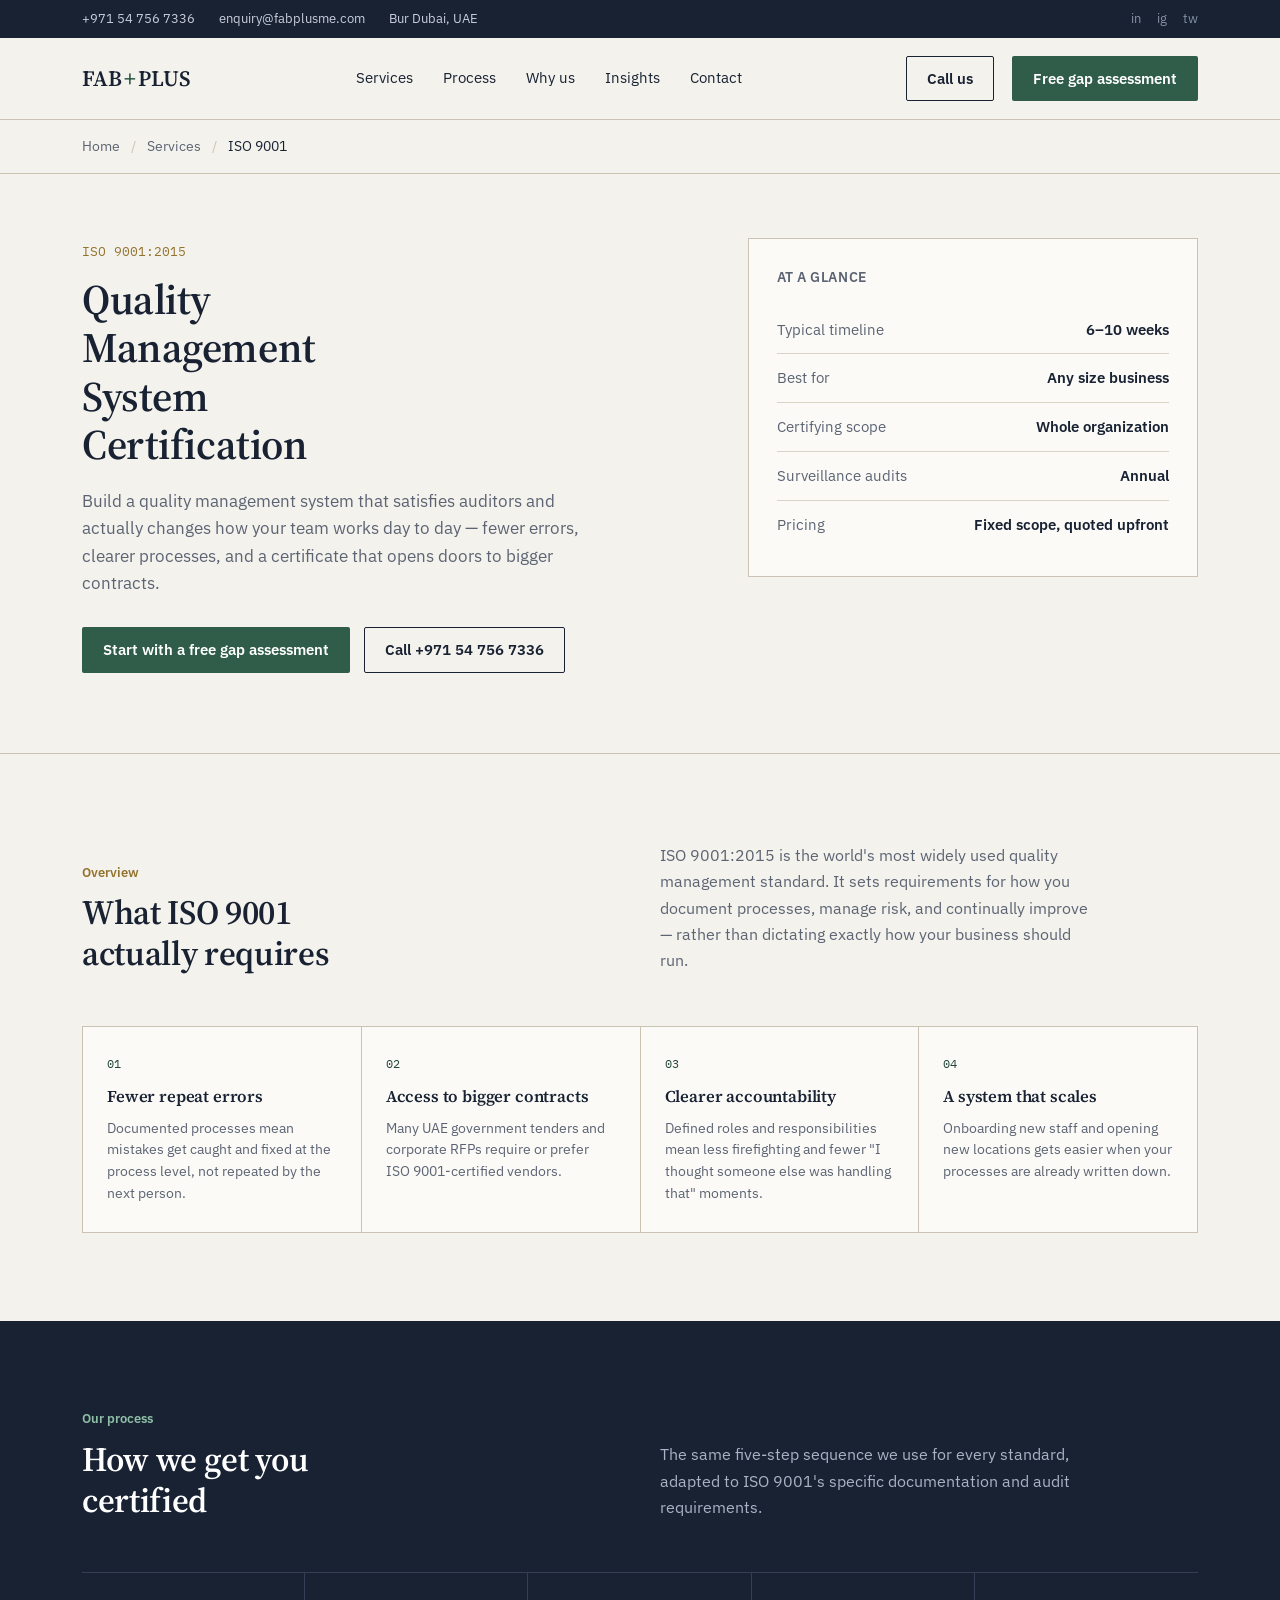
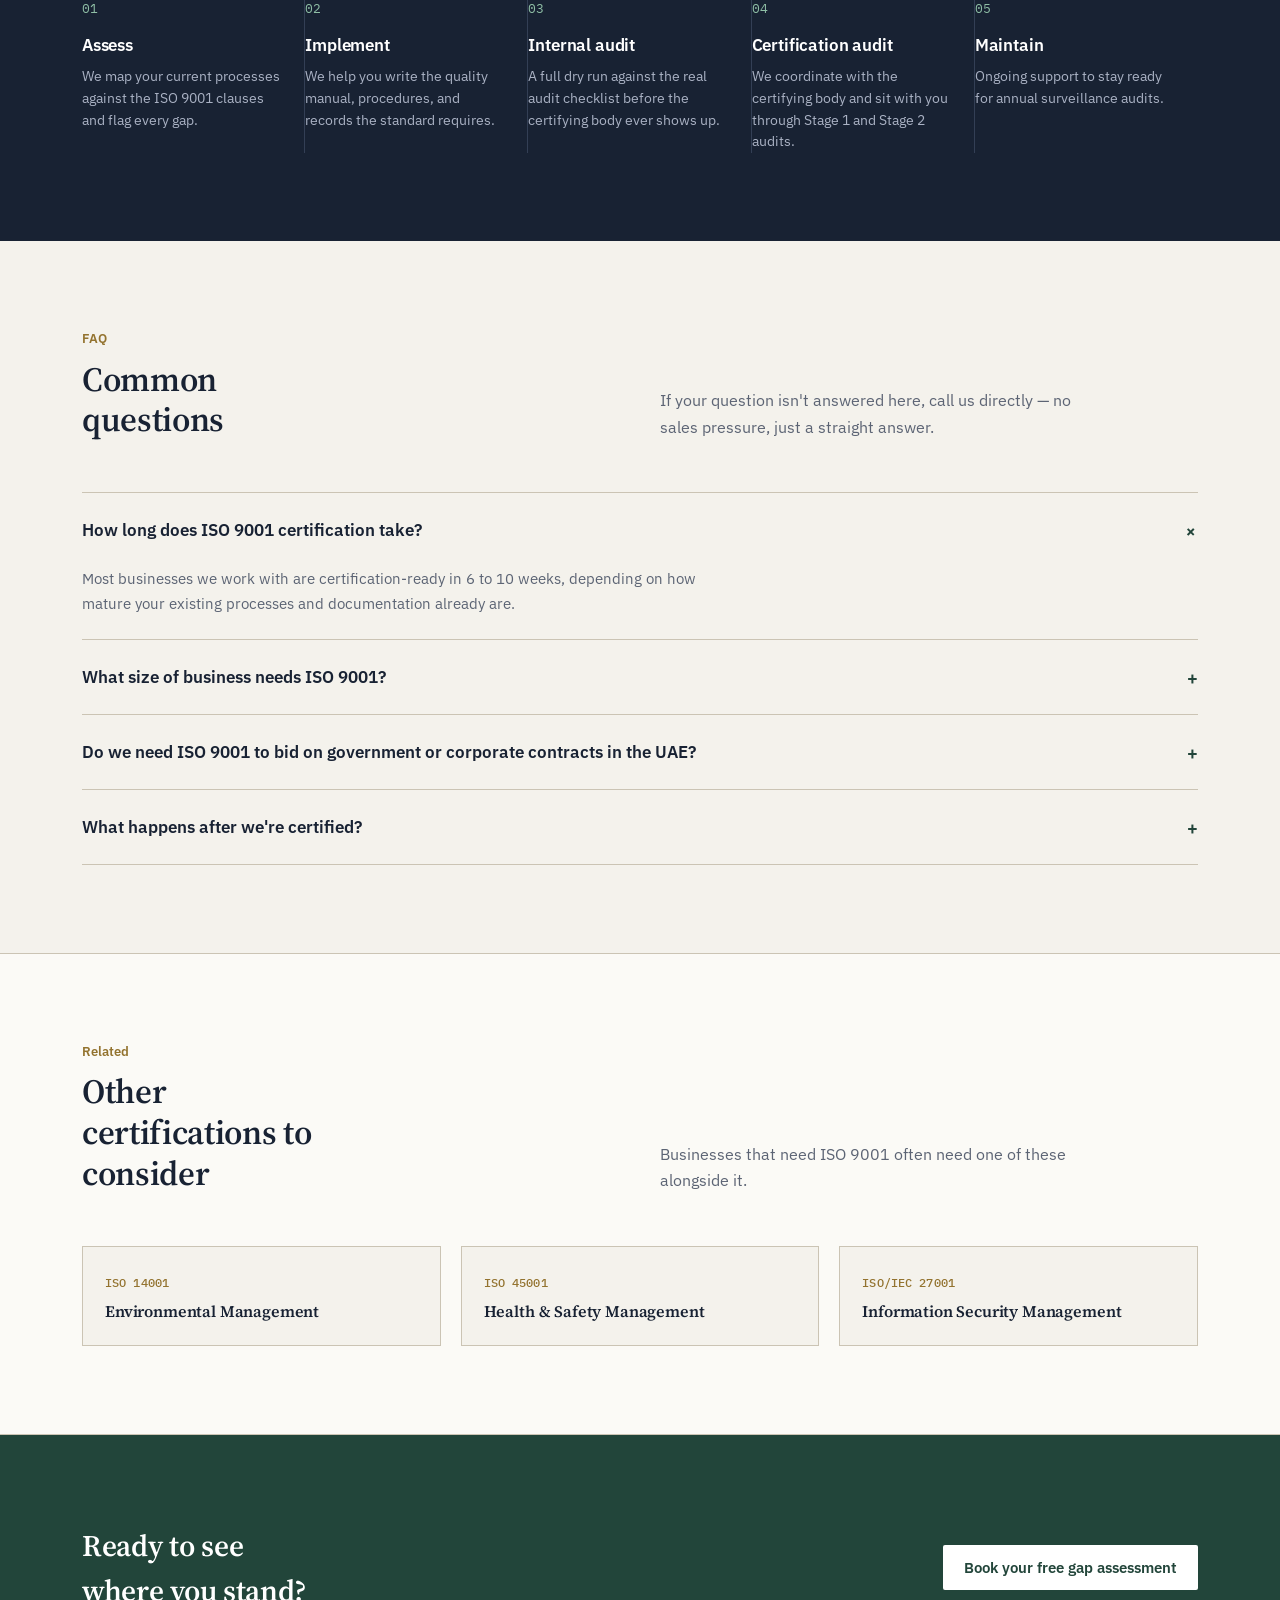
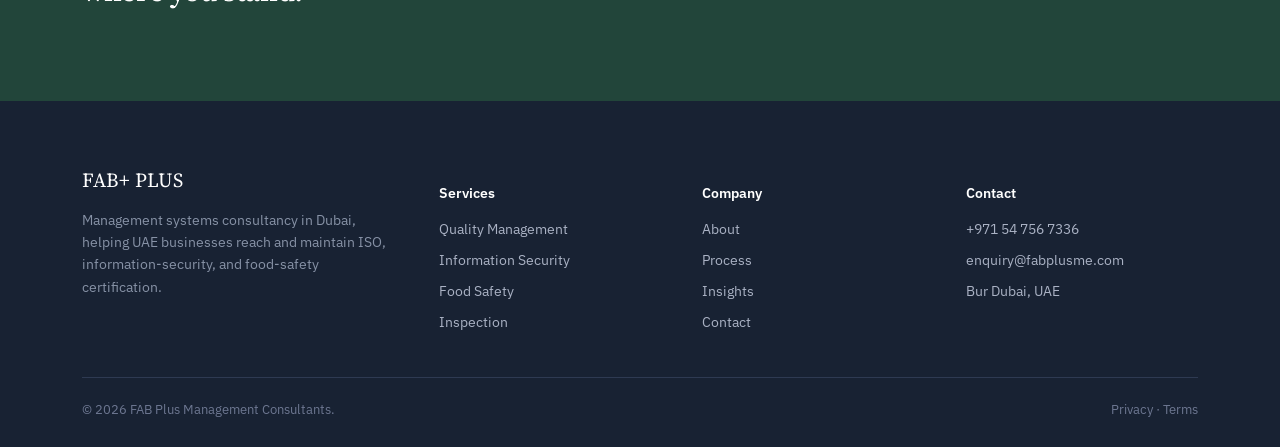
==== services/iso-9001.html @ 33ce44f9 "Add files via upload" ====
<!DOCTYPE html>
<html lang="en">
<head>
<meta charset="UTF-8">
<meta name="viewport" content="width=device-width, initial-scale=1">
<title>ISO 9001:2015 Certification Consultants in Dubai | FAB+ Plus</title>
<meta name="description" content="Get ISO 9001:2015 Quality Management System certification in Dubai. Free gap assessment, fixed-scope pricing, senior consultants who sit through your actual audit.">
<link rel="stylesheet" href="../assets/styles.css">
<script type="application/ld+json">
{
  "@context": "https://schema.org",
  "@type": "Service",
  "serviceType": "ISO 9001:2015 Quality Management System Certification",
  "provider": {
    "@type": "LocalBusiness",
    "name": "FAB+ Plus Management Consultants",
    "areaServed": "United Arab Emirates"
  },
  "description": "ISO 9001:2015 Quality Management System certification consulting, from gap assessment through certification audit."
}
</script>
<script type="application/ld+json">
{
  "@context": "https://schema.org",
  "@type": "FAQPage",
  "mainEntity": [
    {
      "@type": "Question",
      "name": "How long does ISO 9001 certification take?",
      "acceptedAnswer": { "@type": "Answer", "text": "Most businesses we work with are certification-ready in 6 to 10 weeks, depending on how mature your existing processes and documentation already are." }
    },
    {
      "@type": "Question",
      "name": "What size of business needs ISO 9001?",
      "acceptedAnswer": { "@type": "Answer", "text": "Any size. We've worked with businesses from small teams to large operations — the standard scales to your business, not the other way around." }
    },
    {
      "@type": "Question",
      "name": "Do we need ISO 9001 to bid on government or corporate contracts in the UAE?",
      "acceptedAnswer": { "@type": "Answer", "text": "Many government tenders and large corporate RFPs in the UAE require or strongly prefer ISO 9001 certification as a prequalification condition." }
    },
    {
      "@type": "Question",
      "name": "What happens after we're certified?",
      "acceptedAnswer": { "@type": "Answer", "text": "Certification bodies conduct annual surveillance audits to confirm you're maintaining the system. We offer ongoing support to keep you audit-ready year-round." }
    }
  ]
}
</script>
</head>
<body>

<div class="utility">
  <div class="wrap">
    <div class="utility-left">
      <a href="tel:+971547567336">+971 54 756 7336</a>
      <a href="mailto:enquiry@fabplusme.com">enquiry@fabplusme.com</a>
      <span>Bur Dubai, UAE</span>
    </div>
    <div class="utility-right">
      <a href="#" aria-label="LinkedIn">in</a>
      <a href="#" aria-label="Instagram">ig</a>
      <a href="#" aria-label="Twitter">tw</a>
    </div>
  </div>
</div>

<header class="main">
  <nav class="nav wrap">
    <a href="../index.html" class="logo">FAB<span class="plus">+</span> PLUS</a>
    <ul class="navlinks">
      <li><a href="../index.html#services">Services</a></li>
      <li><a href="../index.html#process">Process</a></li>
      <li><a href="../index.html#why">Why us</a></li>
      <li><a href="../index.html#insights">Insights</a></li>
      <li><a href="../index.html#contact">Contact</a></li>
    </ul>
    <div class="nav-cta">
      <a href="tel:+971547567336" class="btn btn-ghost">Call us</a>
      <a href="../index.html#contact" class="btn btn-primary">Free gap assessment</a>
    </div>
    <button class="menu-toggle" id="menuToggle" aria-label="Open menu" aria-expanded="false" aria-controls="mobileDrawer">
      <span></span><span></span><span></span>
    </button>
  </nav>
</header>

<div class="drawer-backdrop" id="drawerBackdrop"></div>
<nav class="mobile-drawer" id="mobileDrawer" aria-hidden="true">
  <ul>
    <li><a href="../index.html#services">Services</a></li>
    <li><a href="../index.html#process">Process</a></li>
    <li><a href="../index.html#why">Why us</a></li>
    <li><a href="../index.html#insights">Insights</a></li>
    <li><a href="../index.html#contact">Contact</a></li>
  </ul>
  <a href="tel:+971547567336" class="btn btn-ghost">Call +971 54 756 7336</a>
  <a href="../index.html#contact" class="btn btn-primary">Free gap assessment</a>
</nav>

<div class="breadcrumb">
  <div class="wrap">
    <a href="../index.html">Home</a>
    <span class="sep">/</span>
    <a href="../index.html#services">Services</a>
    <span class="sep">/</span>
    <span class="current">ISO 9001</span>
  </div>
</div>

<section class="service-hero">
  <div class="wrap">
    <div>
      <span class="eyebrow-code">ISO 9001:2015</span>
      <h1>Quality Management System Certification</h1>
      <p class="sub">Build a quality management system that satisfies auditors and actually changes how your team works day to day — fewer errors, clearer processes, and a certificate that opens doors to bigger contracts.</p>
      <div class="ctas">
        <a href="../index.html#contact" class="btn btn-primary">Start with a free gap assessment</a>
        <a href="tel:+971547567336" class="btn btn-ghost">Call +971 54 756 7336</a>
      </div>
    </div>
    <div class="fact-panel">
      <h3>At a glance</h3>
      <div class="fact-row"><span class="k">Typical timeline</span><span class="v">6–10 weeks</span></div>
      <div class="fact-row"><span class="k">Best for</span><span class="v">Any size business</span></div>
      <div class="fact-row"><span class="k">Certifying scope</span><span class="v">Whole organization</span></div>
      <div class="fact-row"><span class="k">Surveillance audits</span><span class="v">Annual</span></div>
      <div class="fact-row"><span class="k">Pricing</span><span class="v">Fixed scope, quoted upfront</span></div>
    </div>
  </div>
</section>

<section>
  <div class="wrap">
    <div class="section-head">
      <div><span class="eyebrow">Overview</span><h2>What ISO 9001 actually requires</h2></div>
      <p class="desc">ISO 9001:2015 is the world's most widely used quality management standard. It sets requirements for how you document processes, manage risk, and continually improve — rather than dictating exactly how your business should run.</p>
    </div>
    <div class="benefits-grid">
      <div class="benefit-item">
        <span class="idx">01</span>
        <h3>Fewer repeat errors</h3>
        <p>Documented processes mean mistakes get caught and fixed at the process level, not repeated by the next person.</p>
      </div>
      <div class="benefit-item">
        <span class="idx">02</span>
        <h3>Access to bigger contracts</h3>
        <p>Many UAE government tenders and corporate RFPs require or prefer ISO 9001-certified vendors.</p>
      </div>
      <div class="benefit-item">
        <span class="idx">03</span>
        <h3>Clearer accountability</h3>
        <p>Defined roles and responsibilities mean less firefighting and fewer "I thought someone else was handling that" moments.</p>
      </div>
      <div class="benefit-item">
        <span class="idx">04</span>
        <h3>A system that scales</h3>
        <p>Onboarding new staff and opening new locations gets easier when your processes are already written down.</p>
      </div>
    </div>
  </div>
</section>

<section class="process">
  <div class="wrap">
    <div class="section-head">
      <div><span class="eyebrow">Our process</span><h2>How we get you certified</h2></div>
      <p class="desc">The same five-step sequence we use for every standard, adapted to ISO 9001's specific documentation and audit requirements.</p>
    </div>
    <div class="steps">
      <div class="step"><span class="num">01</span><h3>Assess</h3><p>We map your current processes against the ISO 9001 clauses and flag every gap.</p></div>
      <div class="step"><span class="num">02</span><h3>Implement</h3><p>We help you write the quality manual, procedures, and records the standard requires.</p></div>
      <div class="step"><span class="num">03</span><h3>Internal audit</h3><p>A full dry run against the real audit checklist before the certifying body ever shows up.</p></div>
      <div class="step"><span class="num">04</span><h3>Certification audit</h3><p>We coordinate with the certifying body and sit with you through Stage 1 and Stage 2 audits.</p></div>
      <div class="step"><span class="num">05</span><h3>Maintain</h3><p>Ongoing support to stay ready for annual surveillance audits.</p></div>
    </div>
  </div>
</section>

<section>
  <div class="wrap">
    <div class="section-head">
      <div><span class="eyebrow">FAQ</span><h2>Common questions</h2></div>
      <p class="desc">If your question isn't answered here, call us directly — no sales pressure, just a straight answer.</p>
    </div>
    <div class="faq">
      <div class="faq-item is-open">
        <button class="faq-q"><span>How long does ISO 9001 certification take?</span><span class="plus">+</span></button>
        <div class="faq-a"><p>Most businesses we work with are certification-ready in 6 to 10 weeks, depending on how mature your existing processes and documentation already are.</p></div>
      </div>
      <div class="faq-item">
        <button class="faq-q"><span>What size of business needs ISO 9001?</span><span class="plus">+</span></button>
        <div class="faq-a"><p>Any size. We've worked with businesses from small teams to large operations — the standard scales to your business, not the other way around.</p></div>
      </div>
      <div class="faq-item">
        <button class="faq-q"><span>Do we need ISO 9001 to bid on government or corporate contracts in the UAE?</span><span class="plus">+</span></button>
        <div class="faq-a"><p>Many government tenders and large corporate RFPs in the UAE require or strongly prefer ISO 9001 certification as a prequalification condition.</p></div>
      </div>
      <div class="faq-item">
        <button class="faq-q"><span>What happens after we're certified?</span><span class="plus">+</span></button>
        <div class="faq-a"><p>Certification bodies conduct annual surveillance audits to confirm you're maintaining the system. We offer ongoing support to keep you audit-ready year-round.</p></div>
      </div>
    </div>
  </div>
</section>

<section class="related">
  <div class="wrap">
    <div class="section-head">
      <div><span class="eyebrow">Related</span><h2>Other certifications to consider</h2></div>
      <p class="desc">Businesses that need ISO 9001 often need one of these alongside it.</p>
    </div>
    <div class="related-grid">
      <a href="iso-14001.html" class="related-card">
        <span class="code">ISO 14001</span>
        <h3>Environmental Management</h3>
      </a>
      <a href="iso-45001.html" class="related-card">
        <span class="code">ISO 45001</span>
        <h3>Health &amp; Safety Management</h3>
      </a>
      <a href="iso-27001.html" class="related-card">
        <span class="code">ISO/IEC 27001</span>
        <h3>Information Security Management</h3>
      </a>
    </div>
  </div>
</section>

<section class="cta-band">
  <div class="wrap">
    <h2>Ready to see where you stand?</h2>
    <a href="../index.html#contact" class="btn btn-primary">Book your free gap assessment</a>
  </div>
</section>

<footer id="contact">
  <div class="wrap">
    <div class="foot-grid">
      <div>
        <div class="foot-brand">FAB+ PLUS</div>
        <p class="foot-desc">Management systems consultancy in Dubai, helping UAE businesses reach and maintain ISO, information-security, and food-safety certification.</p>
      </div>
      <div>
        <h4>Services</h4>
        <ul>
          <li><a href="iso-9001.html">Quality Management</a></li>
          <li><a href="iso-27001.html">Information Security</a></li>
          <li><a href="haccp.html">Food Safety</a></li>
          <li><a href="inspection.html">Inspection</a></li>
        </ul>
      </div>
      <div>
        <h4>Company</h4>
        <ul>
          <li><a href="../about.html">About</a></li>
          <li><a href="../index.html#process">Process</a></li>
          <li><a href="../insights/index.html">Insights</a></li>
          <li><a href="../index.html#contact">Contact</a></li>
        </ul>
      </div>
      <div>
        <h4>Contact</h4>
        <ul>
          <li><a href="tel:+971547567336">+971 54 756 7336</a></li>
          <li><a href="mailto:enquiry@fabplusme.com">enquiry@fabplusme.com</a></li>
          <li>Bur Dubai, UAE</li>
        </ul>
      </div>
    </div>
    <div class="foot-bottom">
      <span>© 2026 FAB Plus Management Consultants.</span>
      <span>Privacy · Terms</span>
    </div>
  </div>
</footer>

<script src="../assets/nav.js" defer></script>
</body>
</html>
---- assets/styles.css ----
@import url('https://fonts.googleapis.com/css2?family=Source+Serif+4:opsz,wght@8..60,400;8..60,500;8..60,600&family=IBM+Plex+Sans:wght@400;500;600&family=IBM+Plex+Mono:wght@500&display=swap');

  :root{
    --ink:#182233;
    --ink-soft:#2b3852;
    --paper:#F4F2EC;
    --paper-raised:#FBFAF6;
    --rule:#CBC4B4;
    --rule-soft:#DAD4C6;
    --green:#2F5D4A;
    --green-deep:#22453A;
    --brass:#93732F;
    --text-muted:#5C6474;
    --serif: "Source Serif 4", Georgia, serif;
    --sans: "IBM Plex Sans", -apple-system, sans-serif;
    --mono: "IBM Plex Mono", monospace;
    --maxw: 1180px;
  }

  *{box-sizing:border-box;}
  html{scroll-behavior:smooth;}
  body{
    margin:0;
    font-family:var(--sans);
    color:var(--ink);
    background:var(--paper);
    line-height:1.5;
    -webkit-font-smoothing:antialiased;
  }
  img,svg{display:block;max-width:100%;}
  a{color:inherit;}
  h1,h2,h3{font-family:var(--serif);font-weight:600;margin:0;letter-spacing:-0.01em;}
  p{margin:0;}
  .wrap{max-width:var(--maxw);margin:0 auto;padding:0 32px;}
  code, .code{font-family:var(--mono);font-weight:500;letter-spacing:0.01em;}

  a:focus-visible, button:focus-visible{
    outline:2px solid var(--green);
    outline-offset:3px;
  }

  @media (prefers-reduced-motion: reduce){
    *{animation:none !important; transition:none !important;}
  }

  /* ---------- Utility bar ---------- */
  .utility{
    background:var(--ink);
    color:#C9CFDC;
    font-size:13px;
  }
  .utility .wrap{
    display:flex;
    justify-content:space-between;
    align-items:center;
    padding-top:9px;
    padding-bottom:9px;
    flex-wrap:wrap;
    gap:8px;
  }
  .utility a{text-decoration:none;color:#C9CFDC;}
  .utility a:hover{color:#fff;}
  .utility-left{display:flex;gap:24px;flex-wrap:wrap;}
  .utility-right{display:flex;gap:16px;}
  .utility-right a{color:#8792A6;}
  .utility-right a:hover{color:#fff;}

  /* ---------- Header ---------- */
  header.main{
    background:var(--paper);
    border-bottom:1px solid var(--rule);
    position:sticky;
    top:0;
    z-index:50;
  }
  .nav{
    display:flex;
    align-items:center;
    justify-content:space-between;
    padding:18px 32px;
  }
  .logo{
    font-family:var(--serif);
    font-size:22px;
    font-weight:600;
    display:flex;
    align-items:baseline;
    gap:2px;
    text-decoration:none;
  }
  .logo .plus{color:var(--green);}
  .navlinks{
    display:flex;
    gap:30px;
    list-style:none;
    margin:0;padding:0;
    font-size:15px;
  }
  .navlinks a{text-decoration:none;}
  .navlinks a:hover{color:var(--green-deep);}
  .nav-cta{
    display:flex;align-items:center;gap:18px;
  }
  .btn{
    display:inline-block;
    font-family:var(--sans);
    font-size:14.5px;
    font-weight:600;
    padding:11px 20px;
    border-radius:2px;
    text-decoration:none;
    border:1px solid transparent;
    cursor:pointer;
  }
  .btn-primary{background:var(--green);color:#fff;}
  .btn-primary:hover{background:var(--green-deep);}
  .btn-ghost{background:transparent;border-color:var(--ink);color:var(--ink);}
  .btn-ghost:hover{background:var(--ink);color:#fff;}
  .menu-toggle{display:none;background:none;border:none;cursor:pointer;padding:6px;position:relative;z-index:60;}
  .menu-toggle span{display:block;width:22px;height:2px;background:var(--ink);margin:5px 0;transition:transform .2s ease, opacity .2s ease;}
  .menu-toggle.is-open span:nth-child(1){transform:translateY(7px) rotate(45deg);}
  .menu-toggle.is-open span:nth-child(2){opacity:0;}
  .menu-toggle.is-open span:nth-child(3){transform:translateY(-7px) rotate(-45deg);}

  .mobile-drawer{
    display:none;
    position:fixed;
    top:0; right:0;
    width:78%;
    max-width:320px;
    height:100%;
    background:var(--paper-raised);
    border-left:1px solid var(--rule);
    box-shadow:-8px 0 24px rgba(24,34,51,0.12);
    padding:90px 28px 28px;
    transform:translateX(100%);
    transition:transform .25s ease;
    z-index:55;
  }
  .mobile-drawer.is-open{transform:translateX(0);}
  .mobile-drawer ul{list-style:none;margin:0 0 28px;padding:0;display:flex;flex-direction:column;gap:22px;}
  .mobile-drawer a{text-decoration:none;font-size:17px;color:var(--ink);}
  .mobile-drawer .btn{width:100%;text-align:center;margin-bottom:12px;}
  .drawer-backdrop{
    display:none;
    position:fixed;inset:0;
    background:rgba(24,34,51,0.35);
    z-index:54;
  }
  .drawer-backdrop.is-open{display:block;}

  /* ---------- Hero ---------- */
  .hero{
    padding:76px 0 88px;
    border-bottom:1px solid var(--rule);
  }
  .hero .wrap{
    display:grid;
    grid-template-columns:1.05fr 0.95fr;
    gap:64px;
    align-items:center;
  }
  .hero h1{
    font-size:48px;
    line-height:1.12;
    max-width:12ch;
  }
  .hero .sub{
    margin-top:22px;
    font-size:17px;
    color:var(--text-muted);
    max-width:46ch;
    line-height:1.6;
  }
  .hero .ctas{
    margin-top:32px;
    display:flex;
    gap:14px;
    flex-wrap:wrap;
  }
  .hero .fine{
    margin-top:18px;
    font-size:13px;
    color:var(--text-muted);
  }

  /* certificate stack */
  .cert-stack{
    position:relative;
    height:360px;
  }
  .cert-card{
    position:absolute;
    width:280px;
    background:var(--paper-raised);
    border:1px solid var(--rule);
    padding:22px 22px 20px;
    box-shadow:0 6px 18px rgba(24,34,51,0.08);
  }
  .cert-card .code{font-size:12px;color:var(--brass);}
  .cert-card h3{font-size:17px;margin-top:6px;line-height:1.3;}
  .cert-card .stamp{
    margin-top:14px;
    display:inline-flex;
    align-items:center;
    gap:6px;
    font-size:12px;
    color:var(--green-deep);
    font-weight:600;
  }
  .cert-card .stamp svg{width:14px;height:14px;}
  .cert-c1{top:0;left:10px;transform:rotate(-4deg);z-index:1;}
  .cert-c2{top:56px;left:120px;transform:rotate(3deg);z-index:2;}
  .cert-c3{top:140px;left:20px;transform:rotate(-2deg);z-index:3;}
  .cert-c4{top:198px;left:150px;transform:rotate(5deg);z-index:4;}

  @keyframes settle{
    from{opacity:0; transform:translateY(14px) rotate(var(--r,0deg));}
    to{opacity:1; transform:translateY(0) rotate(var(--r,0deg));}
  }
  .cert-c1{animation:settle .6s ease-out both; --r:-4deg;}
  .cert-c2{animation:settle .6s .08s ease-out both; --r:3deg;}
  .cert-c3{animation:settle .6s .16s ease-out both; --r:-2deg;}
  .cert-c4{animation:settle .6s .24s ease-out both; --r:5deg;}

  /* ---------- Section shell ---------- */
  section{padding:88px 0;}
  .section-head{
    display:grid;
    grid-template-columns:1fr 1fr;
    gap:40px;
    margin-bottom:52px;
    align-items:end;
  }
  .section-head h2{font-size:34px;line-height:1.2;max-width:16ch;}
  .section-head .desc{font-size:16px;color:var(--text-muted);line-height:1.65;max-width:44ch;}
  .eyebrow{
    font-size:13px;
    color:var(--brass);
    font-weight:600;
    margin-bottom:10px;
    display:block;
  }

  /* ---------- Process ---------- */
  .process{background:var(--ink);color:#E7E9EE;}
  .process .section-head h2{color:#fff;}
  .process .section-head .desc{color:#AAB2C4;}
  .process .eyebrow{color:#8FBFA6;}
  .steps{
    display:grid;
    grid-template-columns:repeat(5,1fr);
    gap:0;
    border-top:1px solid #333F55;
  }
  .step{
    padding:26px 20px 0 0;
    border-right:1px solid #333F55;
  }
  .step:last-child{border-right:none;}
  .step .num{
    font-family:var(--mono);
    font-size:13px;
    color:#8FBFA6;
    display:block;
    margin-bottom:14px;
  }
  .step h3{font-size:17px;color:#fff;font-weight:600;font-family:var(--sans);}
  .step p{margin-top:8px;font-size:14px;color:#AAB2C4;line-height:1.55;}

  /* ---------- Services register ---------- */
  .register{border-top:1px solid var(--rule);}
  .reg-row{
    display:grid;
    grid-template-columns:150px 1fr 220px;
    gap:28px;
    padding:26px 0;
    border-bottom:1px solid var(--rule);
    align-items:start;
  }
  .reg-row .code{font-size:13px;color:var(--brass);padding-top:4px;}
  .reg-row h3{font-size:19px;margin-bottom:8px;}
  .reg-row p{font-size:15px;color:var(--text-muted);max-width:56ch;line-height:1.6;}
  .reg-row .reg-link{
    justify-self:end;
    align-self:center;
    font-size:14px;
    font-weight:600;
    color:var(--green-deep);
    text-decoration:none;
    white-space:nowrap;
  }
  .reg-row .reg-link:hover{text-decoration:underline;}

  /* ---------- Why / differentiators ---------- */
  .why{background:var(--paper-raised);border-top:1px solid var(--rule);border-bottom:1px solid var(--rule);}
  .why-grid{
    display:grid;
    grid-template-columns:repeat(3,1fr);
    gap:1px;
    background:var(--rule);
    border:1px solid var(--rule);
  }
  .why-item{background:var(--paper-raised);padding:32px;}
  .why-item h3{font-size:18px;margin-bottom:10px;}
  .why-item p{font-size:14.5px;color:var(--text-muted);line-height:1.6;}
  .why-item .idx{font-family:var(--mono);font-size:12px;color:var(--green-deep);display:block;margin-bottom:14px;}

  /* ---------- Insights ---------- */
  .insights-list{border-top:1px solid var(--rule);}
  .insight-row{
    display:grid;
    grid-template-columns:120px 1fr auto;
    gap:24px;
    padding:22px 0;
    border-bottom:1px solid var(--rule);
    align-items:baseline;
    text-decoration:none;
    color:var(--ink);
  }
  .insight-row .tag{font-size:12.5px;color:var(--brass);font-family:var(--mono);}
  .insight-row h3{font-size:17px;font-weight:500;font-family:var(--sans);}
  .insight-row .arrow{color:var(--green-deep);font-size:14px;}
  .insight-row:hover h3{text-decoration:underline;}

  /* ---------- CTA band ---------- */
  .cta-band{
    background:var(--green-deep);
    color:#fff;
    text-align:left;
  }
  .cta-band .wrap{
    display:flex;
    justify-content:space-between;
    align-items:center;
    gap:24px;
    flex-wrap:wrap;
  }
  .cta-band h2{color:#fff;font-size:30px;max-width:16ch;}
  .cta-band .btn-primary{background:#fff;color:var(--green-deep);}
  .cta-band .btn-primary:hover{background:#EFEDE5;}

  /* ---------- Footer ---------- */
  footer{background:var(--ink);color:#AAB2C4;padding:64px 0 28px;font-size:14px;}
  .foot-grid{
    display:grid;
    grid-template-columns:1.4fr 1fr 1fr 1fr;
    gap:32px;
    padding-bottom:44px;
    border-bottom:1px solid #2E3A52;
  }
  footer h4{color:#fff;font-family:var(--sans);font-size:13.5px;font-weight:600;margin-bottom:16px;}
  footer .foot-brand{font-family:var(--serif);font-size:20px;color:#fff;margin-bottom:14px;}
  footer .foot-desc{max-width:38ch;line-height:1.6;color:#8792A6;}
  footer ul{list-style:none;margin:0;padding:0;display:flex;flex-direction:column;gap:10px;}
  footer a{text-decoration:none;color:#AAB2C4;}
  footer a:hover{color:#fff;}
  .foot-bottom{
    display:flex;justify-content:space-between;
    padding-top:22px;flex-wrap:wrap;gap:10px;
    color:#6D7791;font-size:13px;
  }

  /* ---------- Responsive ---------- */
  @media (max-width:920px){
    .navlinks, .nav-cta .btn-ghost{display:none;}
    .menu-toggle{display:block;}
    .hero .wrap{grid-template-columns:1fr;}
    .cert-stack{height:300px;margin-top:24px;}
    .section-head{grid-template-columns:1fr;}
    .steps{grid-template-columns:repeat(2,1fr);}
    .step{border-right:none;border-bottom:1px solid #333F55;padding-bottom:22px;}
    .why-grid{grid-template-columns:1fr;}
    .foot-grid{grid-template-columns:1fr 1fr;}
    .reg-row{grid-template-columns:1fr;gap:8px;}
    .reg-row .reg-link{justify-self:start;}
  }
  @media (max-width:600px){
    .hero h1{font-size:36px;}
    .wrap{padding:0 20px;}
    .steps{grid-template-columns:1fr;}
    .foot-grid{grid-template-columns:1fr;}
    .insight-row{grid-template-columns:1fr;gap:6px;}
    .cta-band .wrap{flex-direction:column;align-items:flex-start;}
  }

  /* ================= Service page components ================= */

  .breadcrumb{
    border-bottom:1px solid var(--rule);
    padding:16px 0;
    font-size:13.5px;
    color:var(--text-muted);
  }
  .breadcrumb a{text-decoration:none;color:var(--text-muted);}
  .breadcrumb a:hover{color:var(--green-deep);}
  .breadcrumb .sep{margin:0 8px;color:var(--rule);}
  .breadcrumb .current{color:var(--ink);}

  .service-hero{padding:64px 0 80px;border-bottom:1px solid var(--rule);}
  .service-hero .wrap{display:grid;grid-template-columns:1.15fr 0.85fr;gap:56px;align-items:start;}
  .service-hero .eyebrow-code{
    font-family:var(--mono);font-size:13px;color:var(--brass);
    display:inline-block;margin-bottom:14px;
  }
  .service-hero h1{font-size:42px;line-height:1.15;max-width:16ch;}
  .service-hero .sub{margin-top:20px;font-size:16.5px;color:var(--text-muted);max-width:52ch;line-height:1.65;}
  .service-hero .ctas{margin-top:30px;display:flex;gap:14px;flex-wrap:wrap;}

  .fact-panel{
    background:var(--paper-raised);
    border:1px solid var(--rule);
    padding:28px;
  }
  .fact-panel h3{font-size:14px;font-family:var(--sans);font-weight:600;color:var(--text-muted);text-transform:uppercase;letter-spacing:0.04em;margin-bottom:18px;}
  .fact-row{display:flex;justify-content:space-between;gap:16px;padding:13px 0;border-bottom:1px solid var(--rule-soft);font-size:14.5px;}
  .fact-row:last-child{border-bottom:none;}
  .fact-row .k{color:var(--text-muted);}
  .fact-row .v{font-weight:600;text-align:right;}

  .benefits-grid{
    display:grid;grid-template-columns:repeat(4,1fr);gap:1px;
    background:var(--rule);border:1px solid var(--rule);
  }
  .benefit-item{background:var(--paper-raised);padding:28px 24px;}
  .benefit-item .idx{font-family:var(--mono);font-size:12px;color:var(--green-deep);display:block;margin-bottom:12px;}
  .benefit-item h3{font-size:16.5px;margin-bottom:8px;}
  .benefit-item p{font-size:14px;color:var(--text-muted);line-height:1.55;}

  .faq{border-top:1px solid var(--rule);}
  .faq-item{border-bottom:1px solid var(--rule);}
  .faq-q{
    width:100%;text-align:left;background:none;border:none;cursor:pointer;
    display:flex;justify-content:space-between;align-items:center;gap:20px;
    padding:22px 0;font-family:var(--sans);font-size:16.5px;font-weight:600;color:var(--ink);
  }
  .faq-q .plus{font-family:var(--mono);font-size:18px;color:var(--green-deep);transition:transform .2s ease;flex-shrink:0;}
  .faq-item.is-open .faq-q .plus{transform:rotate(45deg);}
  .faq-a{
    max-height:0;overflow:hidden;transition:max-height .25s ease;
  }
  .faq-a p{font-size:15px;color:var(--text-muted);line-height:1.65;padding-bottom:22px;max-width:70ch;}
  .faq-item.is-open .faq-a{max-height:400px;}

  .related{background:var(--paper-raised);border-top:1px solid var(--rule);border-bottom:1px solid var(--rule);}
  .related-grid{display:grid;grid-template-columns:repeat(3,1fr);gap:20px;}
  .related-card{
    background:var(--paper);border:1px solid var(--rule);padding:22px;text-decoration:none;color:var(--ink);
  }
  .related-card .code{font-size:12px;color:var(--brass);}
  .related-card h3{font-size:16px;margin-top:6px;}
  .related-card:hover{border-color:var(--green);}

  @media (max-width:920px){
    .service-hero .wrap{grid-template-columns:1fr;}
    .benefits-grid{grid-template-columns:repeat(2,1fr);}
    .related-grid{grid-template-columns:1fr;}
  }
  @media (max-width:600px){
    .service-hero h1{font-size:32px;}
    .benefits-grid{grid-template-columns:1fr;}
  }
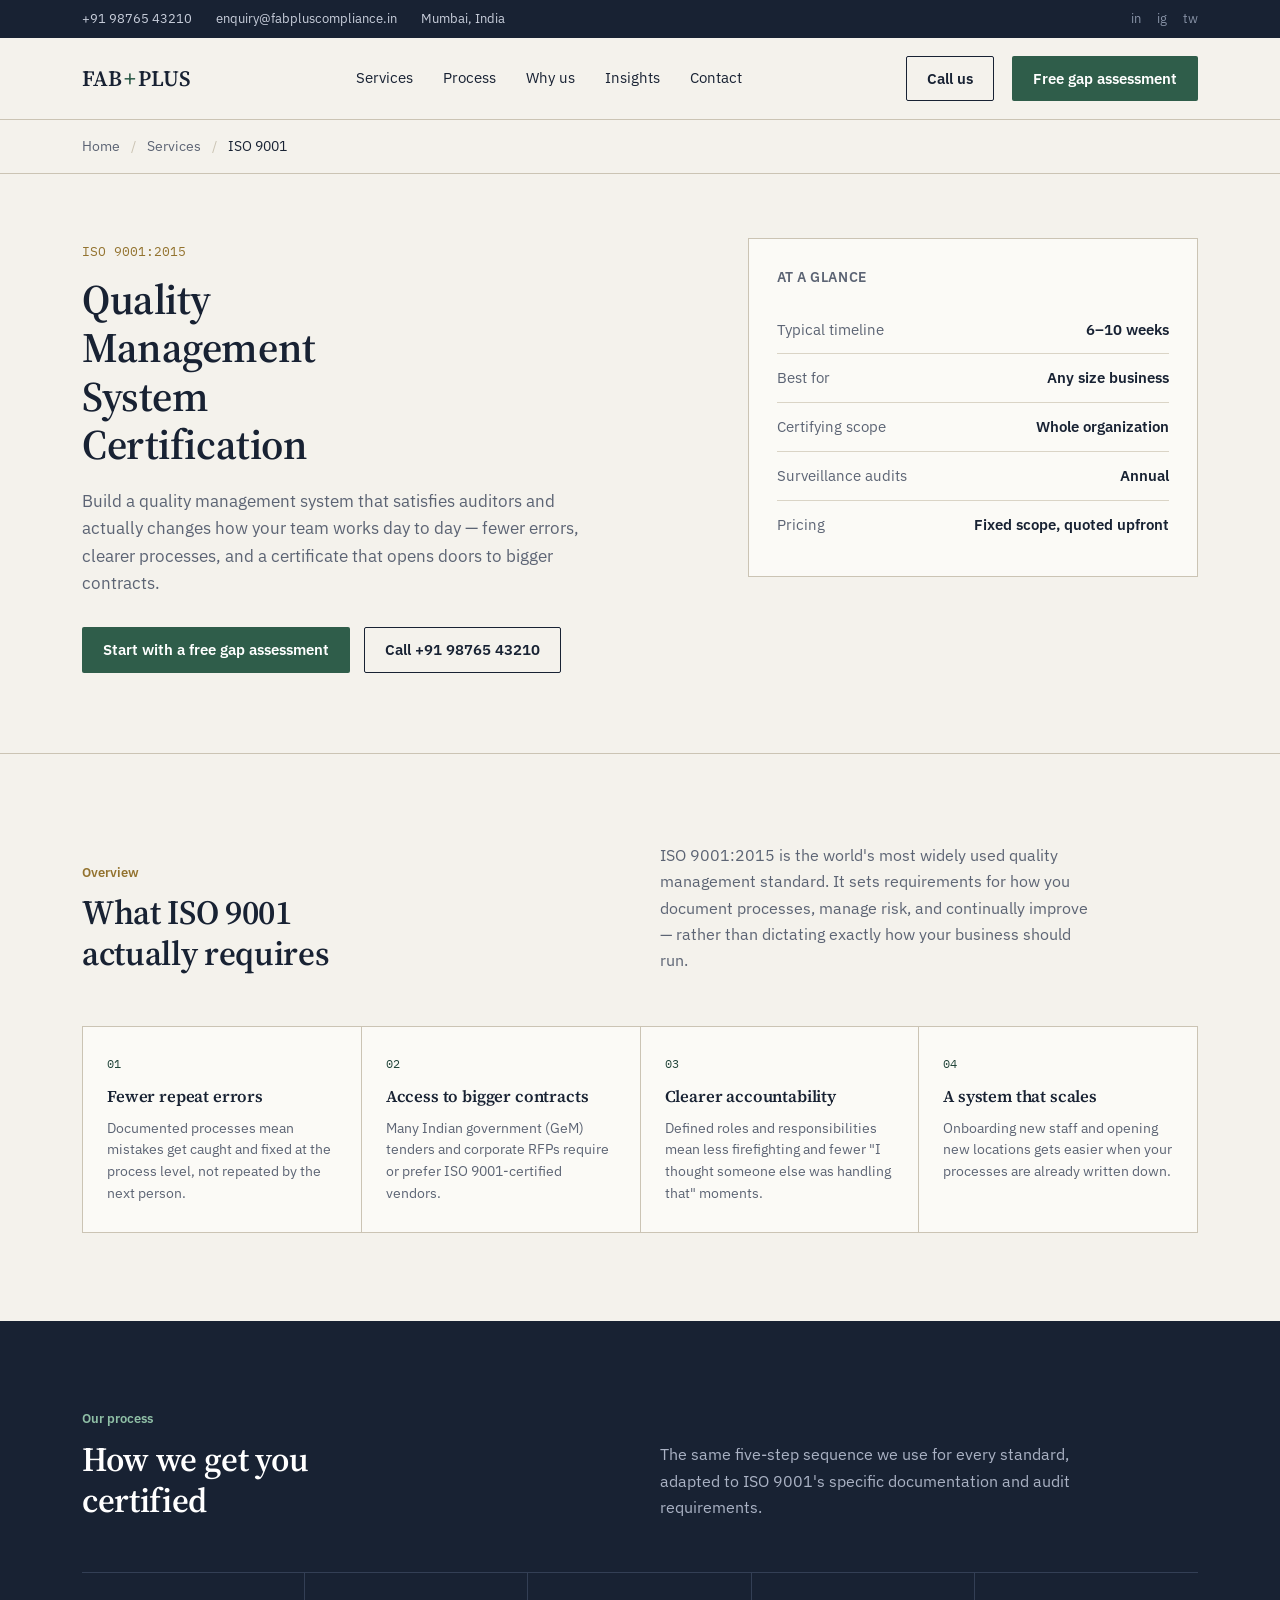
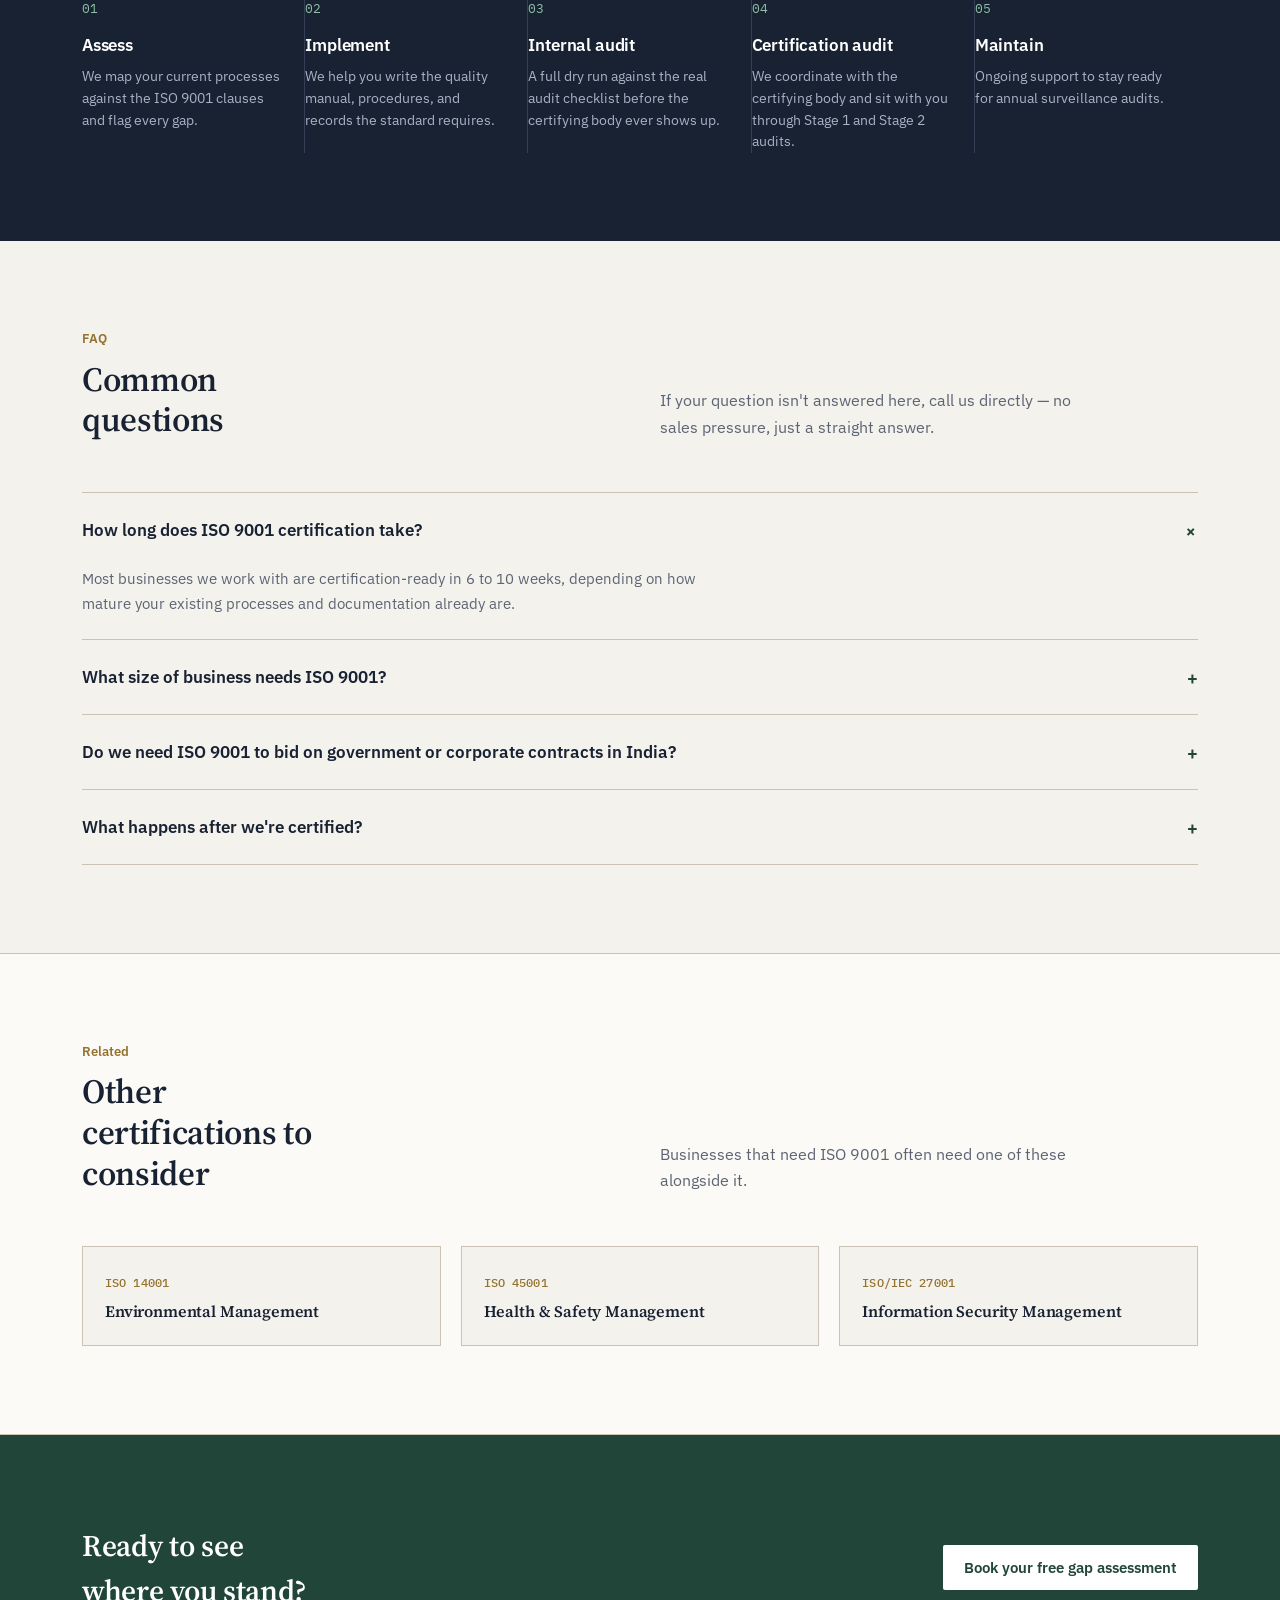
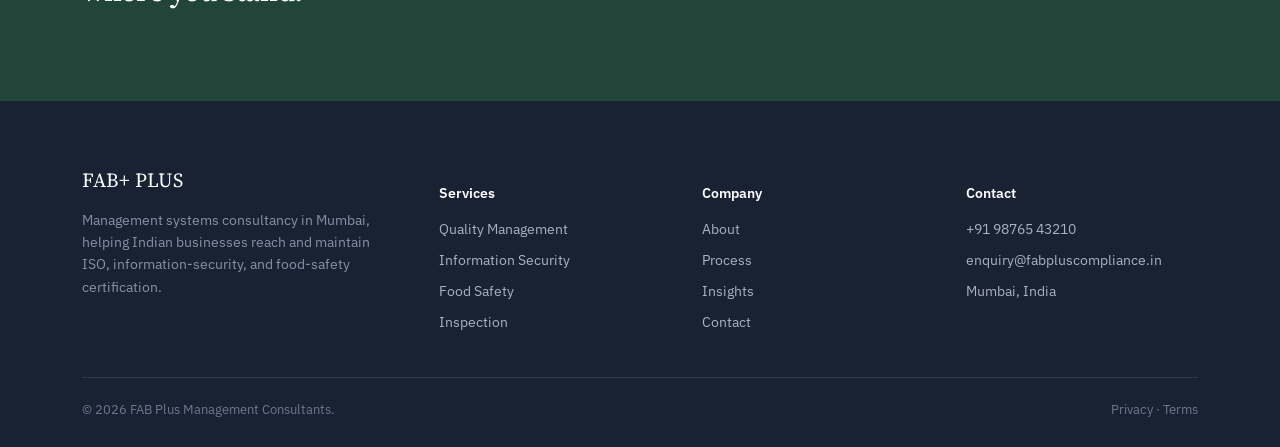
==== commit f85770d3: "Add files via upload" ====
--- a/services/iso-9001.html
+++ b/services/iso-9001.html
@@ -3,8 +3,8 @@
 <head>
 <meta charset="UTF-8">
 <meta name="viewport" content="width=device-width, initial-scale=1">
-<title>ISO 9001:2015 Certification Consultants in Dubai | FAB+ Plus</title>
-<meta name="description" content="Get ISO 9001:2015 Quality Management System certification in Dubai. Free gap assessment, fixed-scope pricing, senior consultants who sit through your actual audit.">
+<title>ISO 9001:2015 Certification Consultants in India | FAB+ Plus</title>
+<meta name="description" content="Get ISO 9001:2015 Quality Management System certification in India. Free gap assessment, fixed-scope pricing, senior consultants who sit through your actual audit.">
 <link rel="stylesheet" href="../assets/styles.css">
 <script type="application/ld+json">
 {
@@ -14,7 +14,7 @@
   "provider": {
     "@type": "LocalBusiness",
     "name": "FAB+ Plus Management Consultants",
-    "areaServed": "United Arab Emirates"
+    "areaServed": "India"
   },
   "description": "ISO 9001:2015 Quality Management System certification consulting, from gap assessment through certification audit."
 }
@@ -36,8 +36,8 @@
     },
     {
       "@type": "Question",
-      "name": "Do we need ISO 9001 to bid on government or corporate contracts in the UAE?",
-      "acceptedAnswer": { "@type": "Answer", "text": "Many government tenders and large corporate RFPs in the UAE require or strongly prefer ISO 9001 certification as a prequalification condition." }
+      "name": "Do we need ISO 9001 to bid on government or corporate contracts in India?",
+      "acceptedAnswer": { "@type": "Answer", "text": "Many Government e-Marketplace (GeM) tenders and large corporate RFPs in India require or strongly prefer ISO 9001 certification as a prequalification condition." }
     },
     {
       "@type": "Question",
@@ -53,9 +53,9 @@
 <div class="utility">
   <div class="wrap">
     <div class="utility-left">
-      <a href="tel:+971547567336">+971 54 756 7336</a>
-      <a href="mailto:enquiry@fabplusme.com">enquiry@fabplusme.com</a>
-      <span>Bur Dubai, UAE</span>
+      <a href="tel:+919876543210">+91 98765 43210</a>
+      <a href="mailto:enquiry@fabpluscompliance.in">enquiry@fabpluscompliance.in</a>
+      <span>Mumbai, India</span>
     </div>
     <div class="utility-right">
       <a href="#" aria-label="LinkedIn">in</a>
@@ -76,7 +76,7 @@
       <li><a href="../index.html#contact">Contact</a></li>
     </ul>
     <div class="nav-cta">
-      <a href="tel:+971547567336" class="btn btn-ghost">Call us</a>
+      <a href="tel:+919876543210" class="btn btn-ghost">Call us</a>
       <a href="../index.html#contact" class="btn btn-primary">Free gap assessment</a>
     </div>
     <button class="menu-toggle" id="menuToggle" aria-label="Open menu" aria-expanded="false" aria-controls="mobileDrawer">
@@ -94,7 +94,7 @@
     <li><a href="../index.html#insights">Insights</a></li>
     <li><a href="../index.html#contact">Contact</a></li>
   </ul>
-  <a href="tel:+971547567336" class="btn btn-ghost">Call +971 54 756 7336</a>
+  <a href="tel:+919876543210" class="btn btn-ghost">Call +91 98765 43210</a>
   <a href="../index.html#contact" class="btn btn-primary">Free gap assessment</a>
 </nav>
 
@@ -116,7 +116,7 @@
       <p class="sub">Build a quality management system that satisfies auditors and actually changes how your team works day to day — fewer errors, clearer processes, and a certificate that opens doors to bigger contracts.</p>
       <div class="ctas">
         <a href="../index.html#contact" class="btn btn-primary">Start with a free gap assessment</a>
-        <a href="tel:+971547567336" class="btn btn-ghost">Call +971 54 756 7336</a>
+        <a href="tel:+919876543210" class="btn btn-ghost">Call +91 98765 43210</a>
       </div>
     </div>
     <div class="fact-panel">
@@ -145,7 +145,7 @@
       <div class="benefit-item">
         <span class="idx">02</span>
         <h3>Access to bigger contracts</h3>
-        <p>Many UAE government tenders and corporate RFPs require or prefer ISO 9001-certified vendors.</p>
+        <p>Many Indian government (GeM) tenders and corporate RFPs require or prefer ISO 9001-certified vendors.</p>
       </div>
       <div class="benefit-item">
         <span class="idx">03</span>
@@ -193,8 +193,8 @@
         <div class="faq-a"><p>Any size. We've worked with businesses from small teams to large operations — the standard scales to your business, not the other way around.</p></div>
       </div>
       <div class="faq-item">
-        <button class="faq-q"><span>Do we need ISO 9001 to bid on government or corporate contracts in the UAE?</span><span class="plus">+</span></button>
-        <div class="faq-a"><p>Many government tenders and large corporate RFPs in the UAE require or strongly prefer ISO 9001 certification as a prequalification condition.</p></div>
+        <button class="faq-q"><span>Do we need ISO 9001 to bid on government or corporate contracts in India?</span><span class="plus">+</span></button>
+        <div class="faq-a"><p>Many Government e-Marketplace (GeM) tenders and large corporate RFPs in India require or strongly prefer ISO 9001 certification as a prequalification condition.</p></div>
       </div>
       <div class="faq-item">
         <button class="faq-q"><span>What happens after we're certified?</span><span class="plus">+</span></button>
@@ -239,7 +239,7 @@
     <div class="foot-grid">
       <div>
         <div class="foot-brand">FAB+ PLUS</div>
-        <p class="foot-desc">Management systems consultancy in Dubai, helping UAE businesses reach and maintain ISO, information-security, and food-safety certification.</p>
+        <p class="foot-desc">Management systems consultancy in Mumbai, helping Indian businesses reach and maintain ISO, information-security, and food-safety certification.</p>
       </div>
       <div>
         <h4>Services</h4>
@@ -262,9 +262,9 @@
       <div>
         <h4>Contact</h4>
         <ul>
-          <li><a href="tel:+971547567336">+971 54 756 7336</a></li>
-          <li><a href="mailto:enquiry@fabplusme.com">enquiry@fabplusme.com</a></li>
-          <li>Bur Dubai, UAE</li>
+          <li><a href="tel:+919876543210">+91 98765 43210</a></li>
+          <li><a href="mailto:enquiry@fabpluscompliance.in">enquiry@fabpluscompliance.in</a></li>
+          <li>Mumbai, India</li>
         </ul>
       </div>
     </div>
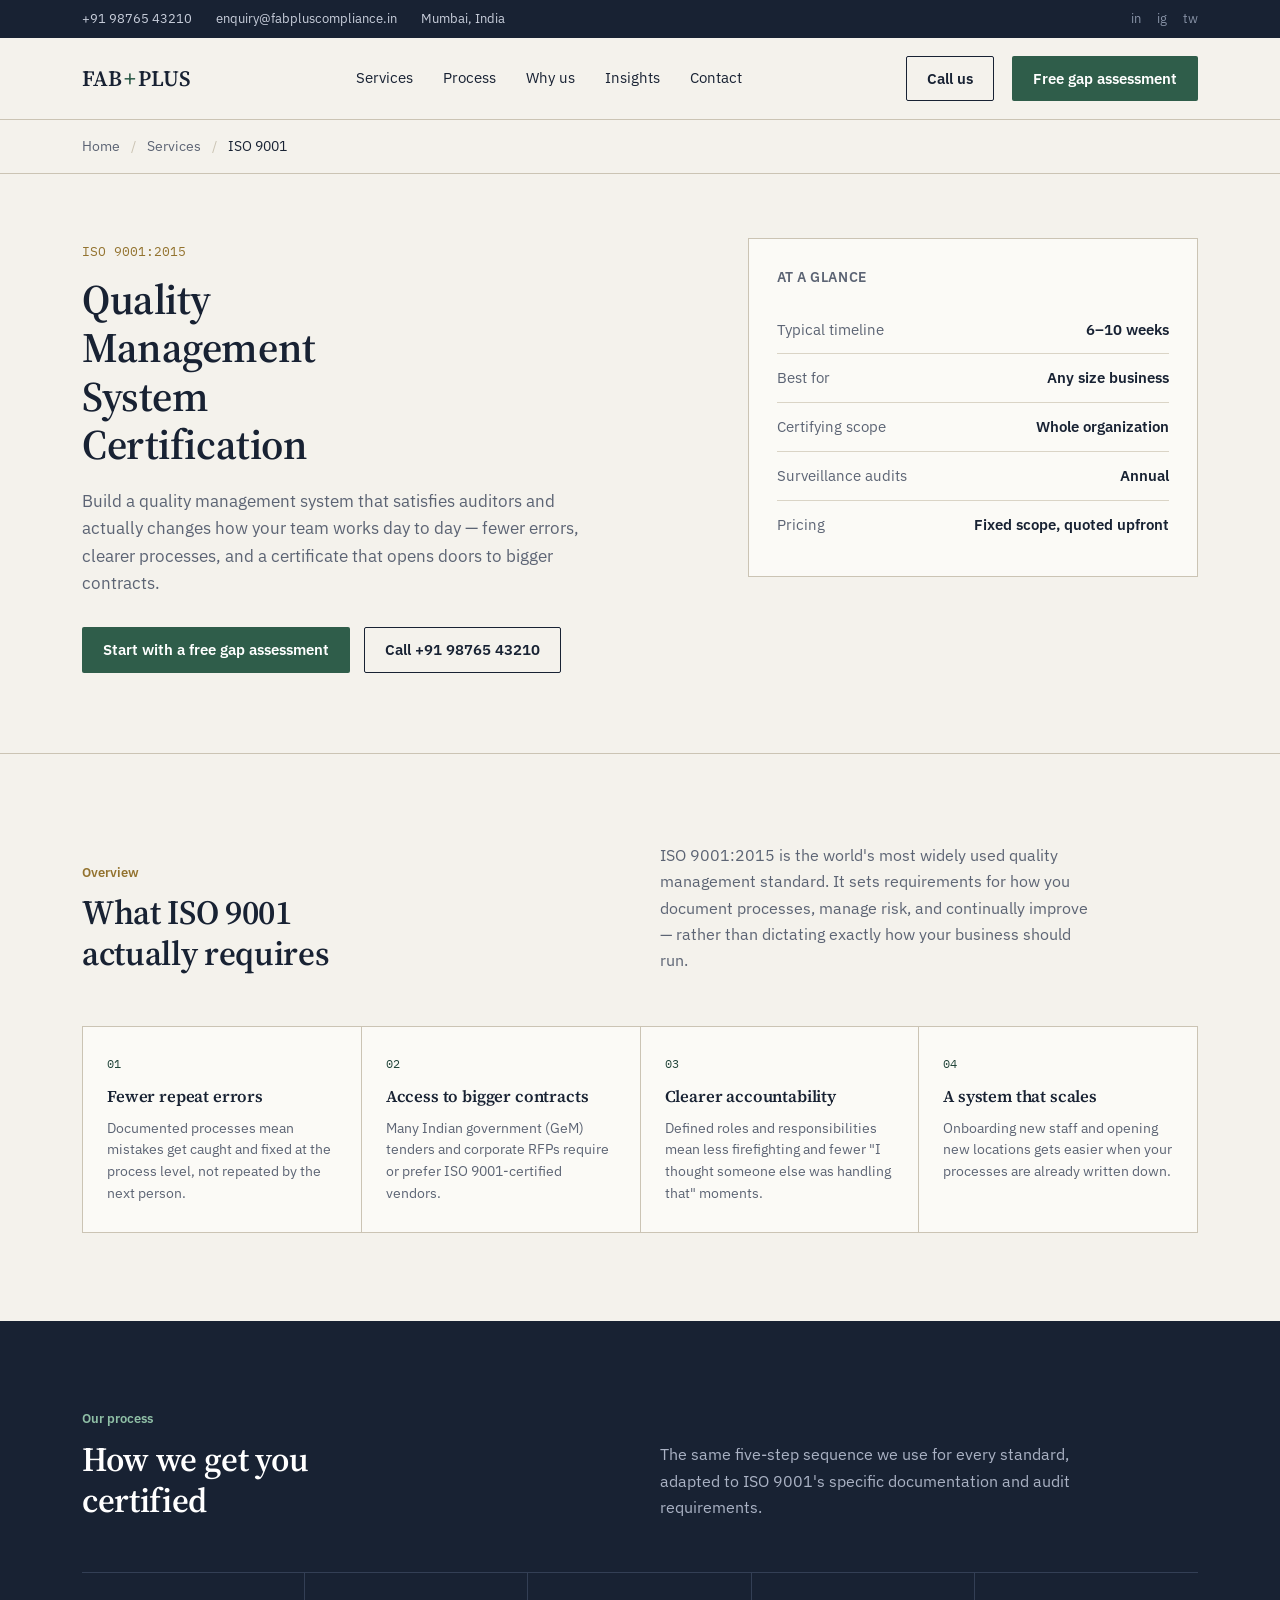
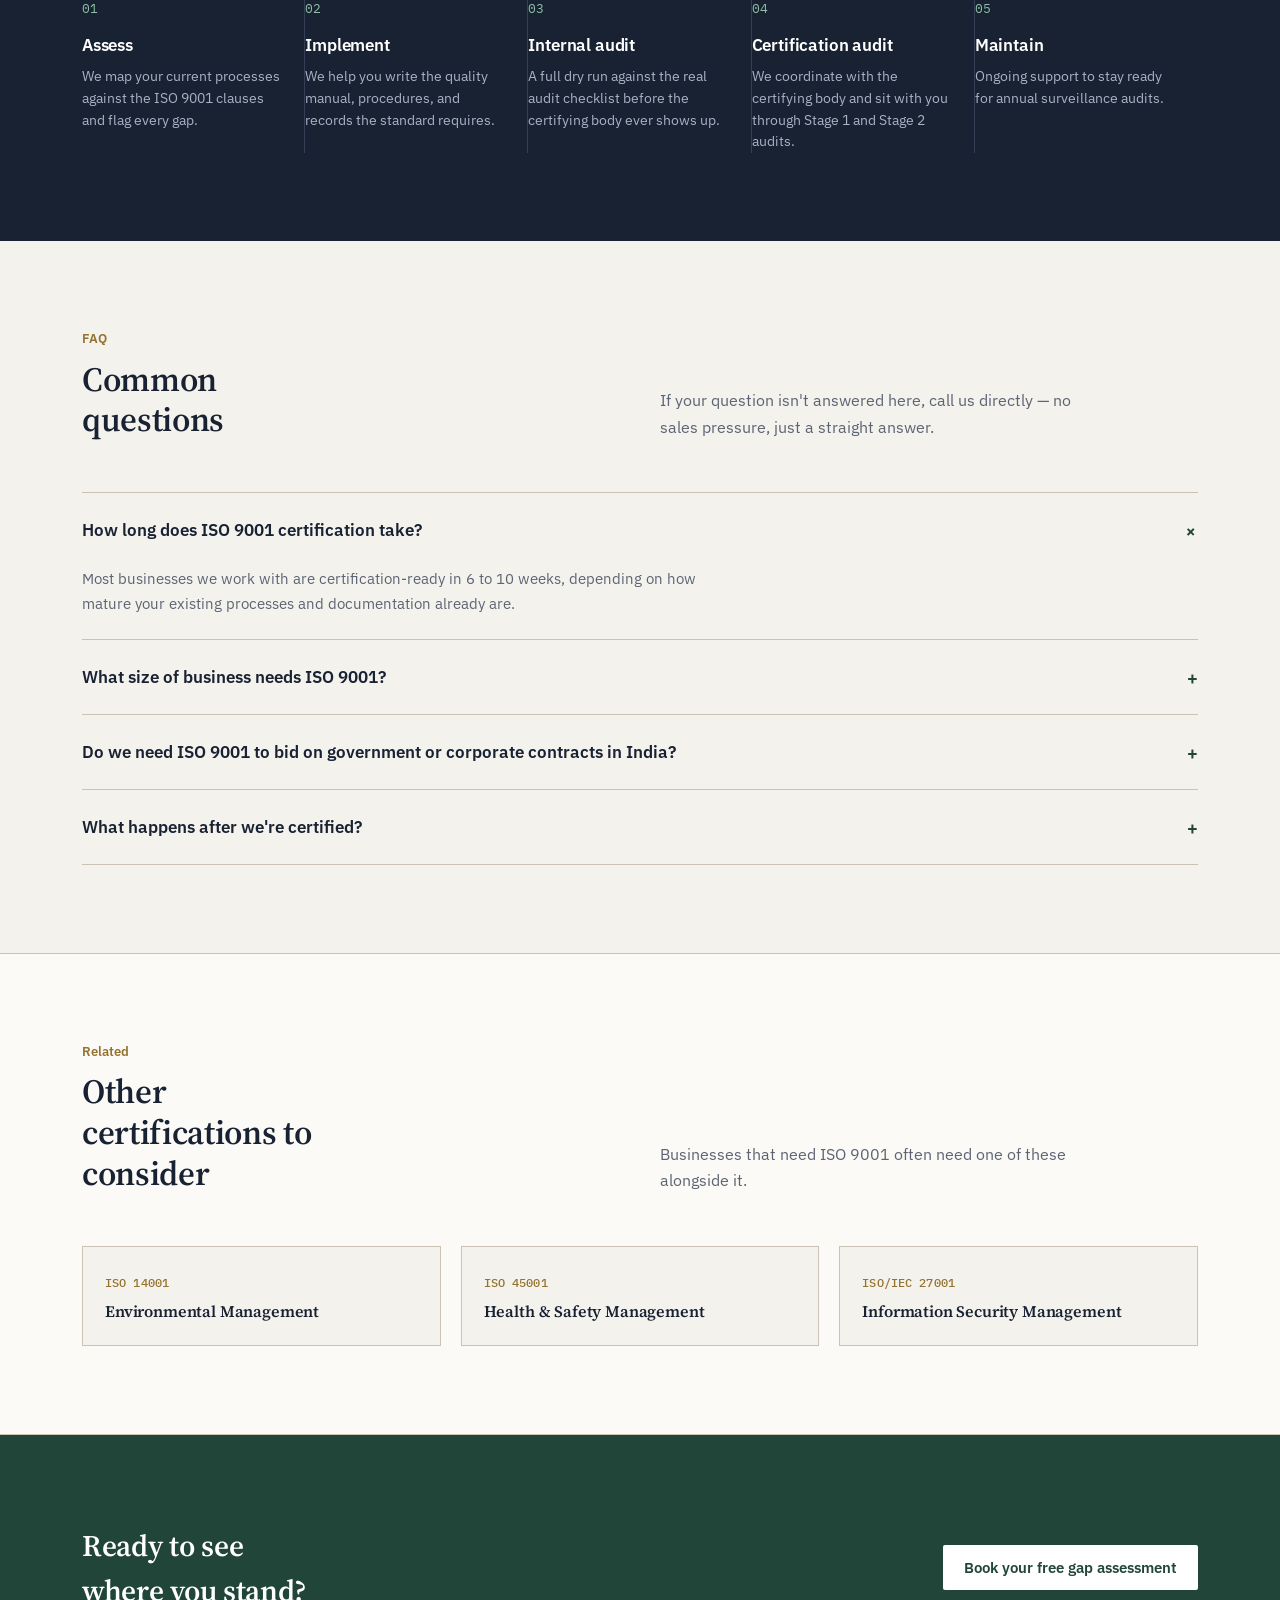
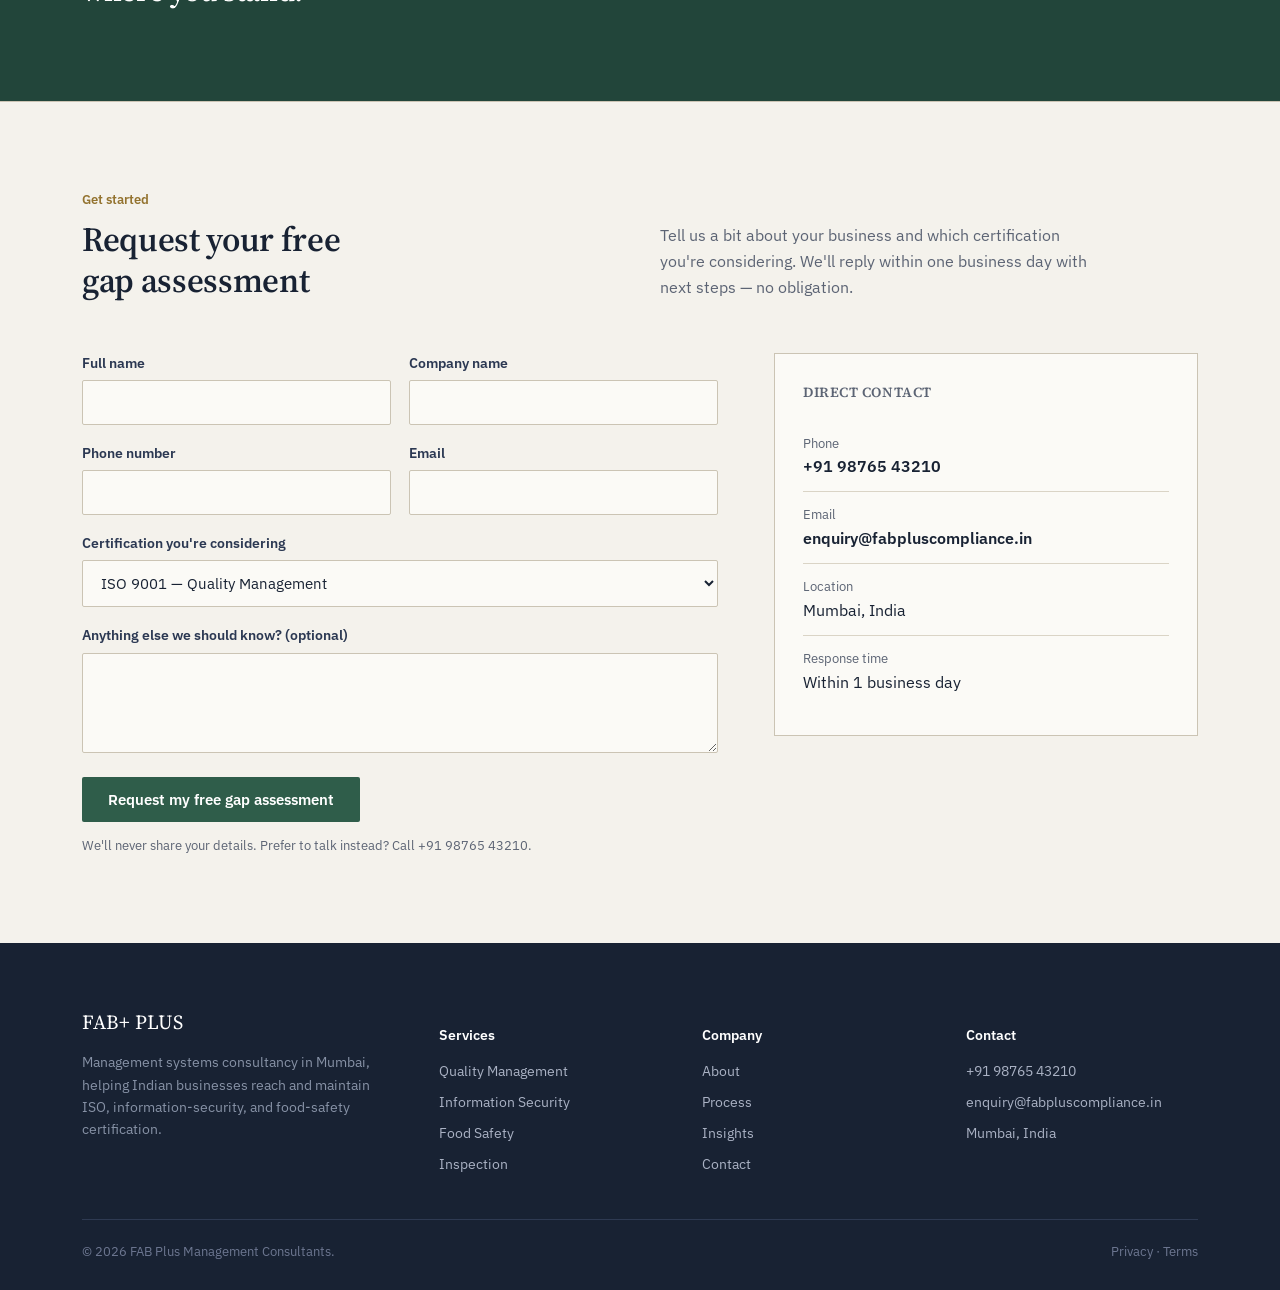
==== commit 21f12065: "Add files via upload" ====
--- a/services/iso-9001.html
+++ b/services/iso-9001.html
@@ -234,7 +234,76 @@
   </div>
 </section>
 
-<footer id="contact">
+<section id="contact" class="contact-section">
+  <div class="wrap">
+    <div class="section-head">
+      <div><span class="eyebrow">Get started</span><h2>Request your free gap assessment</h2></div>
+      <p class="desc">Tell us a bit about your business and which certification you're considering. We'll reply within one business day with next steps — no obligation.</p>
+    </div>
+    <div class="contact-grid">
+      <form class="gap-assessment-form" novalidate>
+        <input type="hidden" name="access_key" value="YOUR_WEB3FORMS_ACCESS_KEY">
+        <input type="hidden" name="subject" value="New free gap assessment request">
+        <input type="checkbox" name="botcheck" class="form-honeypot" tabindex="-1" autocomplete="off">
+
+        <div class="form-row">
+          <div class="form-field">
+            <label for="name">Full name</label>
+            <input type="text" id="name" name="name" required>
+          </div>
+          <div class="form-field">
+            <label for="company">Company name</label>
+            <input type="text" id="company" name="company">
+          </div>
+        </div>
+
+        <div class="form-row">
+          <div class="form-field">
+            <label for="phone">Phone number</label>
+            <input type="tel" id="phone" name="phone" required>
+          </div>
+          <div class="form-field">
+            <label for="email">Email</label>
+            <input type="email" id="email" name="email" required>
+          </div>
+        </div>
+
+        <div class="form-field">
+          <label for="service">Certification you're considering</label>
+          <select id="service" name="service">
+            <option selected>ISO 9001 — Quality Management</option>
+            <option>ISO 14001 — Environmental Management</option>
+            <option>ISO/IEC 27001 — Information Security</option>
+            <option>HACCP / GMP — Food Safety</option>
+            <option>ISO 45001 — Health &amp; Safety</option>
+            <option>ISO 17025 — Laboratory Management</option>
+            <option>Product Conformity &amp; Inspection</option>
+            <option>Not sure yet</option>
+          </select>
+        </div>
+
+        <div class="form-field">
+          <label for="message">Anything else we should know? (optional)</label>
+          <textarea id="message" name="message"></textarea>
+        </div>
+
+        <button type="submit" class="form-submit-btn">Request my free gap assessment</button>
+        <p class="form-note">We'll never share your details. Prefer to talk instead? Call +91 98765 43210.</p>
+        <div class="form-status" role="status" aria-live="polite"></div>
+      </form>
+
+      <div class="contact-info-panel">
+        <h3>Direct contact</h3>
+        <div class="info-row"><span class="k">Phone</span><span class="v"><a href="tel:+919876543210">+91 98765 43210</a></span></div>
+        <div class="info-row"><span class="k">Email</span><span class="v"><a href="mailto:enquiry@fabpluscompliance.in">enquiry@fabpluscompliance.in</a></span></div>
+        <div class="info-row"><span class="k">Location</span><span class="v">Mumbai, India</span></div>
+        <div class="info-row"><span class="k">Response time</span><span class="v">Within 1 business day</span></div>
+      </div>
+    </div>
+  </div>
+</section>
+
+<footer>
   <div class="wrap">
     <div class="foot-grid">
       <div>
--- a/assets/styles.css
+++ b/assets/styles.css
@@ -460,3 +460,63 @@
     .service-hero h1{font-size:32px;}
     .benefits-grid{grid-template-columns:1fr;}
   }
+
+  /* ================= Contact form ================= */
+
+  .contact-section{border-top:1px solid var(--rule);}
+  .contact-grid{display:grid;grid-template-columns:1.2fr 0.8fr;gap:56px;align-items:start;}
+
+  .form-field{margin-bottom:18px;}
+  .form-field label{
+    display:block;font-size:13.5px;font-weight:600;color:var(--ink-soft);margin-bottom:7px;
+  }
+  .form-field input, .form-field select, .form-field textarea{
+    width:100%;
+    font-family:var(--sans);
+    font-size:15px;
+    padding:12px 14px;
+    background:var(--paper-raised);
+    border:1px solid var(--rule);
+    color:var(--ink);
+    border-radius:2px;
+  }
+  .form-field textarea{resize:vertical;min-height:100px;}
+  .form-field input:focus, .form-field select:focus, .form-field textarea:focus{
+    outline:none;border-color:var(--green);
+  }
+  .form-row{display:grid;grid-template-columns:1fr 1fr;gap:18px;}
+  .form-honeypot{display:none;}
+
+  .form-submit-btn{
+    border:none;font-family:var(--sans);font-size:15px;font-weight:600;
+    background:var(--green);color:#fff;padding:13px 26px;border-radius:2px;cursor:pointer;
+  }
+  .form-submit-btn:hover{background:var(--green-deep);}
+  .form-submit-btn:disabled{opacity:0.6;cursor:not-allowed;}
+
+  .form-note{font-size:13px;color:var(--text-muted);margin-top:14px;}
+
+  .form-status{
+    display:none;
+    margin-top:16px;
+    padding:12px 14px;
+    font-size:14px;
+    border-radius:2px;
+  }
+  .form-status.is-success{display:block;background:#E7F1EC;color:var(--green-deep);border:1px solid var(--green);}
+  .form-status.is-error{display:block;background:#F7E9E7;color:#7A2E27;border:1px solid #B23A2E;}
+
+  .contact-info-panel{
+    background:var(--paper-raised);border:1px solid var(--rule);padding:28px;
+  }
+  .contact-info-panel h3{font-size:14px;text-transform:uppercase;letter-spacing:0.04em;color:var(--text-muted);margin-bottom:18px;}
+  .contact-info-panel .info-row{display:flex;flex-direction:column;gap:2px;padding:13px 0;border-bottom:1px solid var(--rule-soft);}
+  .contact-info-panel .info-row:last-child{border-bottom:none;}
+  .contact-info-panel .info-row .k{font-size:12.5px;color:var(--text-muted);}
+  .contact-info-panel .info-row .v a{color:var(--ink);text-decoration:none;font-weight:600;}
+  .contact-info-panel .info-row .v a:hover{color:var(--green-deep);}
+
+  @media (max-width:920px){
+    .contact-grid{grid-template-columns:1fr;}
+    .form-row{grid-template-columns:1fr;}
+  }
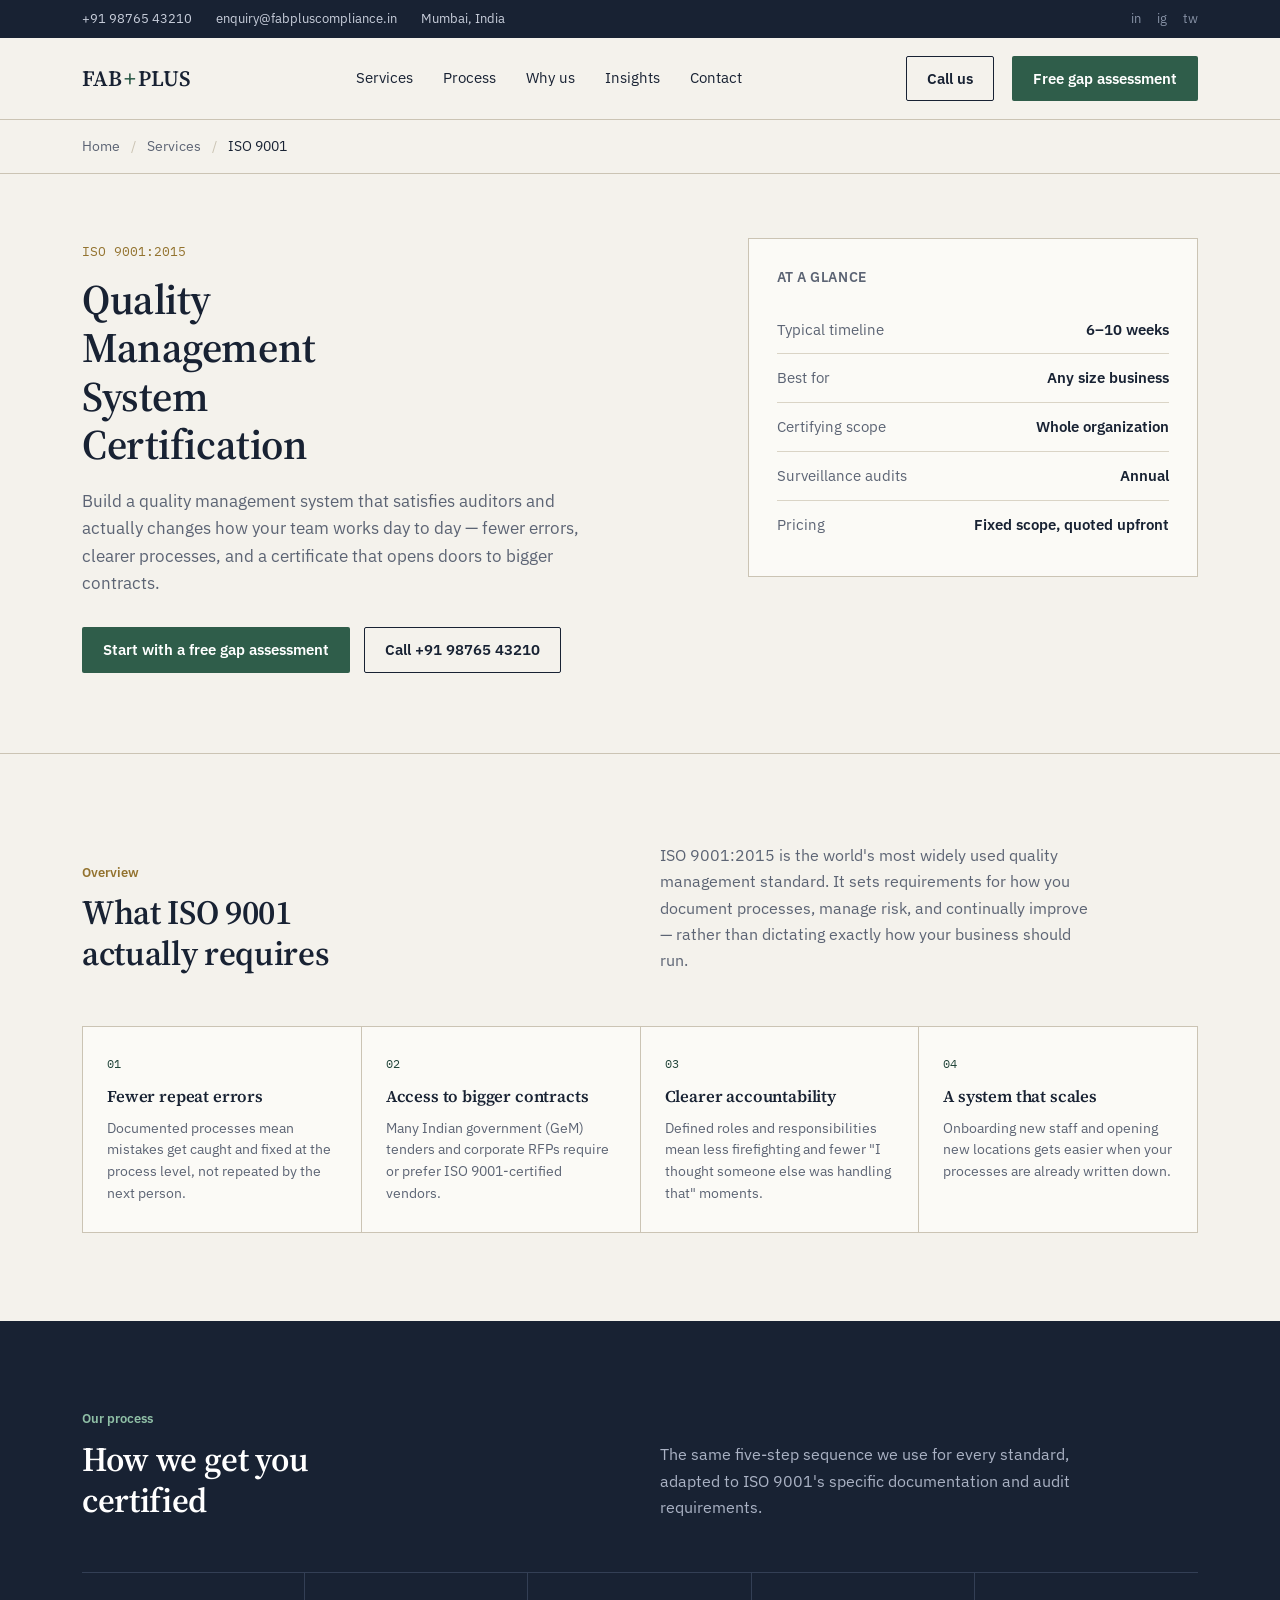
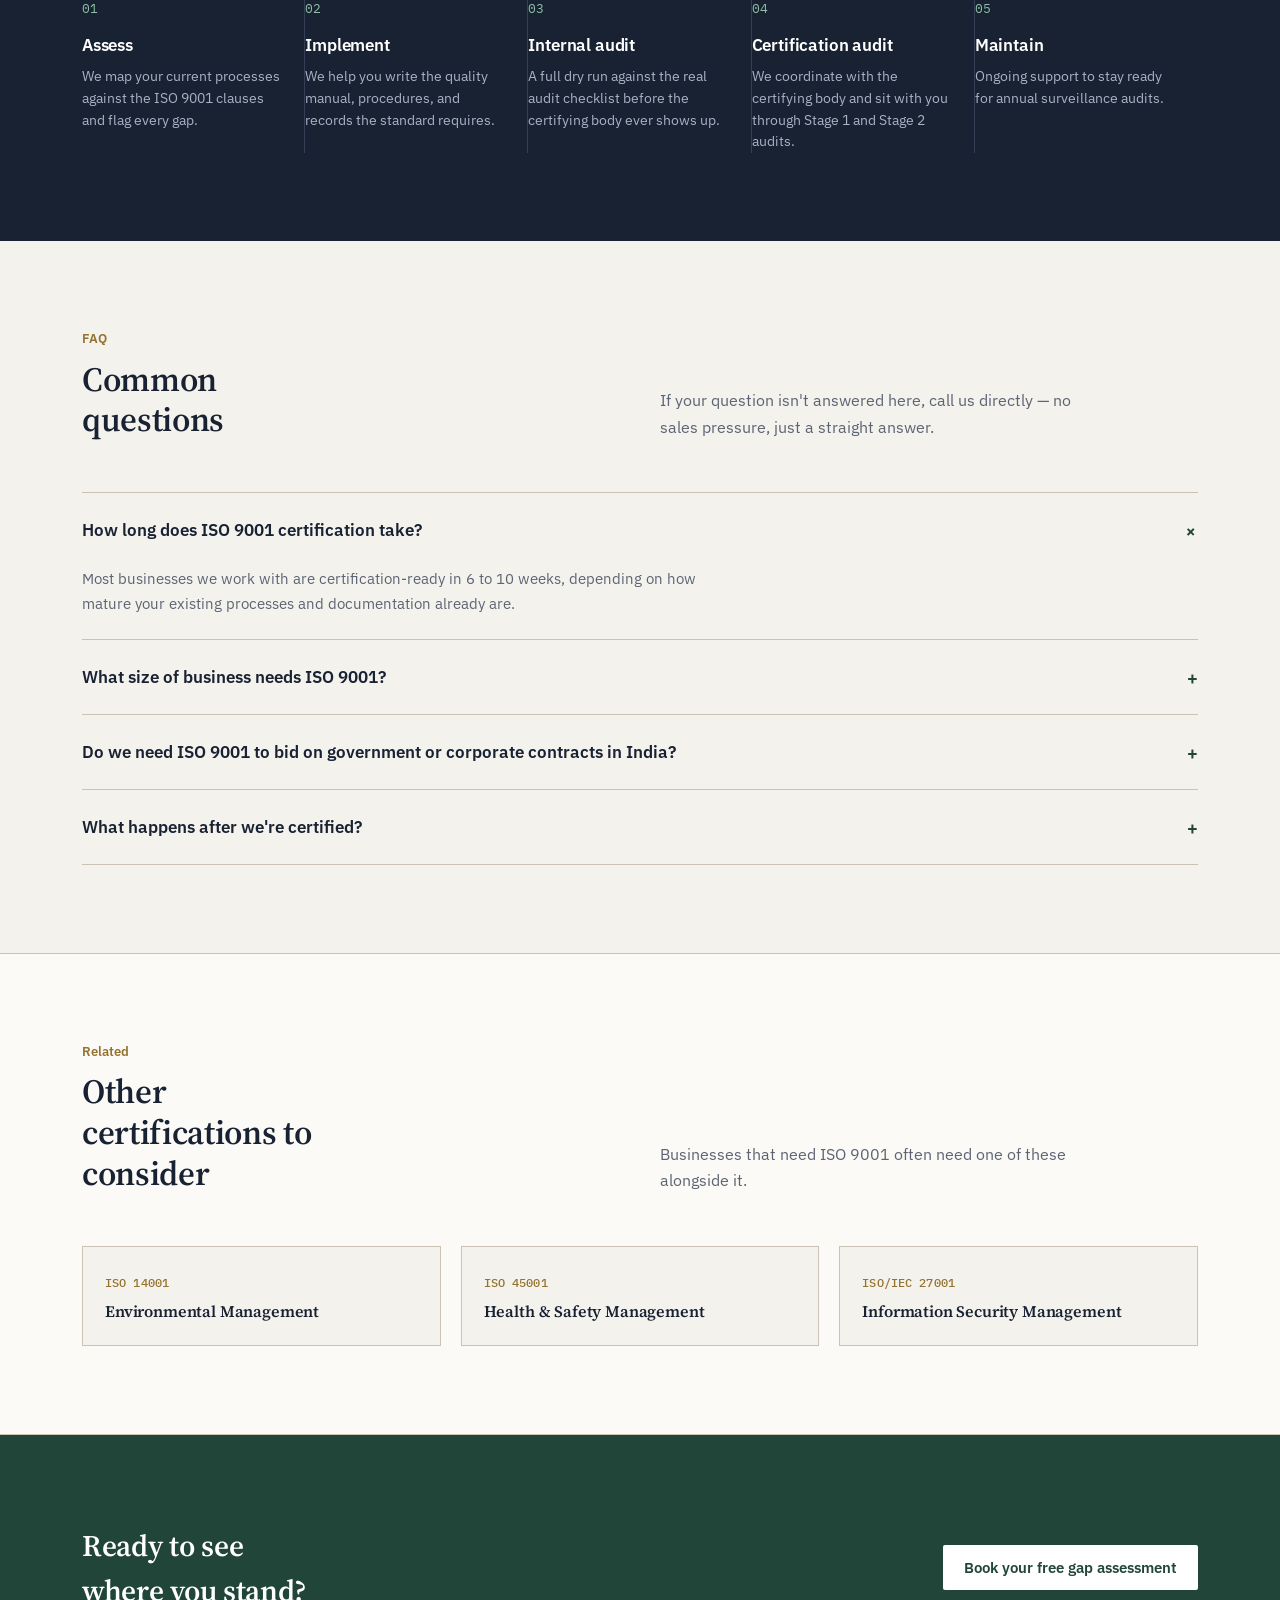
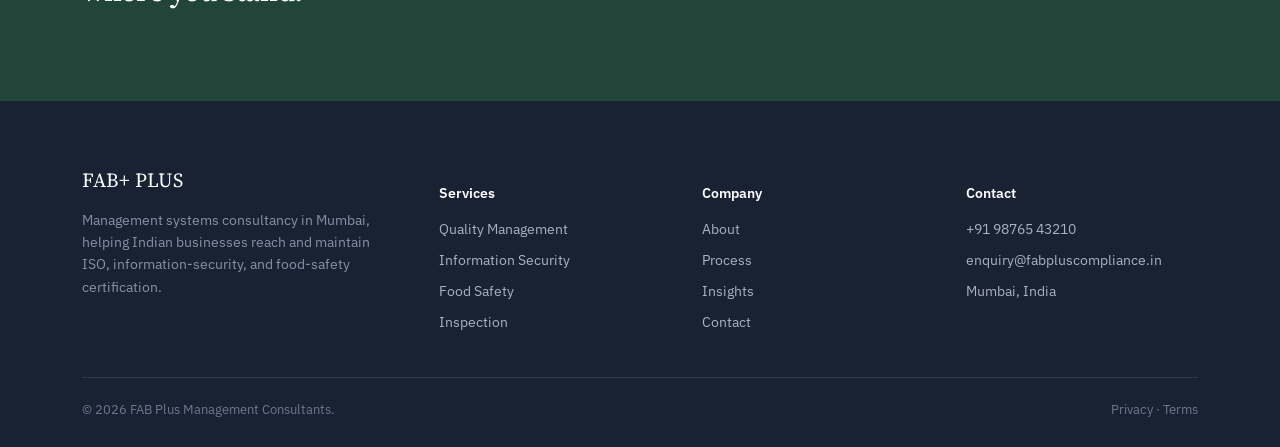
==== commit f1d4cd29: "Add files via upload" ====
--- a/services/iso-9001.html
+++ b/services/iso-9001.html
@@ -73,11 +73,11 @@
       <li><a href="../index.html#process">Process</a></li>
       <li><a href="../index.html#why">Why us</a></li>
       <li><a href="../index.html#insights">Insights</a></li>
-      <li><a href="../index.html#contact">Contact</a></li>
+      <li><a href="#" class="js-open-assessment">Contact</a></li>
     </ul>
     <div class="nav-cta">
       <a href="tel:+919876543210" class="btn btn-ghost">Call us</a>
-      <a href="../index.html#contact" class="btn btn-primary">Free gap assessment</a>
+      <a href="#" class="btn btn-primary js-open-assessment">Free gap assessment</a>
     </div>
     <button class="menu-toggle" id="menuToggle" aria-label="Open menu" aria-expanded="false" aria-controls="mobileDrawer">
       <span></span><span></span><span></span>
@@ -92,10 +92,10 @@
     <li><a href="../index.html#process">Process</a></li>
     <li><a href="../index.html#why">Why us</a></li>
     <li><a href="../index.html#insights">Insights</a></li>
-    <li><a href="../index.html#contact">Contact</a></li>
+    <li><a href="#" class="js-open-assessment">Contact</a></li>
   </ul>
   <a href="tel:+919876543210" class="btn btn-ghost">Call +91 98765 43210</a>
-  <a href="../index.html#contact" class="btn btn-primary">Free gap assessment</a>
+  <a href="#" class="btn btn-primary js-open-assessment">Free gap assessment</a>
 </nav>
 
 <div class="breadcrumb">
@@ -115,7 +115,7 @@
       <h1>Quality Management System Certification</h1>
       <p class="sub">Build a quality management system that satisfies auditors and actually changes how your team works day to day — fewer errors, clearer processes, and a certificate that opens doors to bigger contracts.</p>
       <div class="ctas">
-        <a href="../index.html#contact" class="btn btn-primary">Start with a free gap assessment</a>
+        <a href="#" class="btn btn-primary js-open-assessment">Start with a free gap assessment</a>
         <a href="tel:+919876543210" class="btn btn-ghost">Call +91 98765 43210</a>
       </div>
     </div>
@@ -230,17 +230,21 @@
 <section class="cta-band">
   <div class="wrap">
     <h2>Ready to see where you stand?</h2>
-    <a href="../index.html#contact" class="btn btn-primary">Book your free gap assessment</a>
-  </div>
-</section>
-
-<section id="contact" class="contact-section">
-  <div class="wrap">
-    <div class="section-head">
-      <div><span class="eyebrow">Get started</span><h2>Request your free gap assessment</h2></div>
-      <p class="desc">Tell us a bit about your business and which certification you're considering. We'll reply within one business day with next steps — no obligation.</p>
-    </div>
-    <div class="contact-grid">
+    <a href="#" class="btn btn-primary js-open-assessment">Book your free gap assessment</a>
+  </div>
+</section>
+
+<div class="modal-overlay" id="assessmentModal" aria-hidden="true">
+  <div class="modal-card" role="dialog" aria-modal="true" aria-labelledby="modalTitle">
+    <span class="modal-blob modal-blob-1" aria-hidden="true"></span>
+    <span class="modal-blob modal-blob-2" aria-hidden="true"></span>
+    <button type="button" class="modal-close" aria-label="Close">×</button>
+    <div class="modal-head">
+      <span class="modal-eyebrow">Free gap assessment</span>
+      <h2 id="modalTitle">Let's see where you stand</h2>
+      <p>Tell us a bit about your business and which certification you're considering. We'll reply within one business day.</p>
+    </div>
+    <div class="modal-body">
       <form class="gap-assessment-form" novalidate>
         <input type="hidden" name="access_key" value="YOUR_WEB3FORMS_ACCESS_KEY">
         <input type="hidden" name="subject" value="New free gap assessment request">
@@ -288,20 +292,12 @@
         </div>
 
         <button type="submit" class="form-submit-btn">Request my free gap assessment</button>
-        <p class="form-note">We'll never share your details. Prefer to talk instead? Call +91 98765 43210.</p>
+        <p class="form-note">Prefer to talk instead? Call +91 98765 43210.</p>
         <div class="form-status" role="status" aria-live="polite"></div>
       </form>
-
-      <div class="contact-info-panel">
-        <h3>Direct contact</h3>
-        <div class="info-row"><span class="k">Phone</span><span class="v"><a href="tel:+919876543210">+91 98765 43210</a></span></div>
-        <div class="info-row"><span class="k">Email</span><span class="v"><a href="mailto:enquiry@fabpluscompliance.in">enquiry@fabpluscompliance.in</a></span></div>
-        <div class="info-row"><span class="k">Location</span><span class="v">Mumbai, India</span></div>
-        <div class="info-row"><span class="k">Response time</span><span class="v">Within 1 business day</span></div>
-      </div>
-    </div>
-  </div>
-</section>
+    </div>
+  </div>
+</div>
 
 <footer>
   <div class="wrap">
@@ -325,7 +321,7 @@
           <li><a href="../about.html">About</a></li>
           <li><a href="../index.html#process">Process</a></li>
           <li><a href="../insights/index.html">Insights</a></li>
-          <li><a href="../index.html#contact">Contact</a></li>
+          <li><a href="#" class="js-open-assessment">Contact</a></li>
         </ul>
       </div>
       <div>
--- a/assets/styles.css
+++ b/assets/styles.css
@@ -520,3 +520,92 @@
     .contact-grid{grid-template-columns:1fr;}
     .form-row{grid-template-columns:1fr;}
   }
+
+  /* ================= Assessment modal ================= */
+
+  .modal-overlay{
+    position:fixed;
+    inset:0;
+    background:rgba(24,34,51,0.55);
+    display:flex;
+    align-items:flex-start;
+    justify-content:center;
+    padding:40px 20px;
+    overflow-y:auto;
+    z-index:200;
+    opacity:0;
+    pointer-events:none;
+    transition:opacity .2s ease;
+  }
+  .modal-overlay.is-open{opacity:1;pointer-events:auto;}
+
+  .modal-card{
+    position:relative;
+    background:var(--paper-raised);
+    width:100%;
+    max-width:560px;
+    border-radius:18px;
+    padding:40px 36px 32px;
+    box-shadow:0 30px 70px rgba(24,34,51,0.3);
+    transform:translateY(18px) scale(0.98);
+    transition:transform .25s ease;
+    overflow:hidden;
+    margin:auto 0;
+  }
+  .modal-overlay.is-open .modal-card{transform:translateY(0) scale(1);}
+
+  .modal-blob{
+    position:absolute;
+    border-radius:50%;
+    filter:blur(2px);
+    opacity:0.5;
+    pointer-events:none;
+  }
+  .modal-blob-1{width:140px;height:140px;background:radial-gradient(circle at 30% 30%, #C9E4D6, transparent 70%);top:-60px;right:-40px;}
+  .modal-blob-2{width:90px;height:90px;background:radial-gradient(circle at 30% 30%, #E9DFC4, transparent 70%);bottom:-30px;left:-30px;}
+
+  .modal-close{
+    position:absolute;
+    top:18px; right:18px;
+    width:32px;height:32px;
+    border-radius:50%;
+    border:1px solid var(--rule);
+    background:var(--paper);
+    color:var(--ink);
+    font-size:18px;
+    line-height:1;
+    cursor:pointer;
+    display:flex;align-items:center;justify-content:center;
+    z-index:2;
+  }
+  .modal-close:hover{background:var(--ink);color:#fff;border-color:var(--ink);}
+
+  .modal-head{position:relative;z-index:1;text-align:center;margin-bottom:8px;}
+  .modal-head .modal-eyebrow{
+    font-family:var(--mono);font-size:12px;color:var(--brass);display:block;margin-bottom:8px;
+  }
+  .modal-head h2{font-size:24px;}
+  .modal-head p{font-size:14.5px;color:var(--text-muted);margin-top:8px;max-width:40ch;margin-left:auto;margin-right:auto;line-height:1.55;}
+
+  .modal-body{position:relative;z-index:1;margin-top:26px;}
+
+  /* Softer, rounder fields inside the modal specifically */
+  .modal-body .form-field input,
+  .modal-body .form-field select,
+  .modal-body .form-field textarea{
+    border-radius:10px;
+    background:var(--paper);
+  }
+  .modal-body .form-submit-btn{
+    width:100%;
+    border-radius:10px;
+    padding:14px 26px;
+    margin-top:4px;
+  }
+  .modal-body .form-note{text-align:center;}
+  .modal-body .form-status{text-align:center;}
+
+  @media (max-width:600px){
+    .modal-card{padding:32px 22px 26px;border-radius:14px;}
+    .modal-overlay{padding:16px;}
+  }
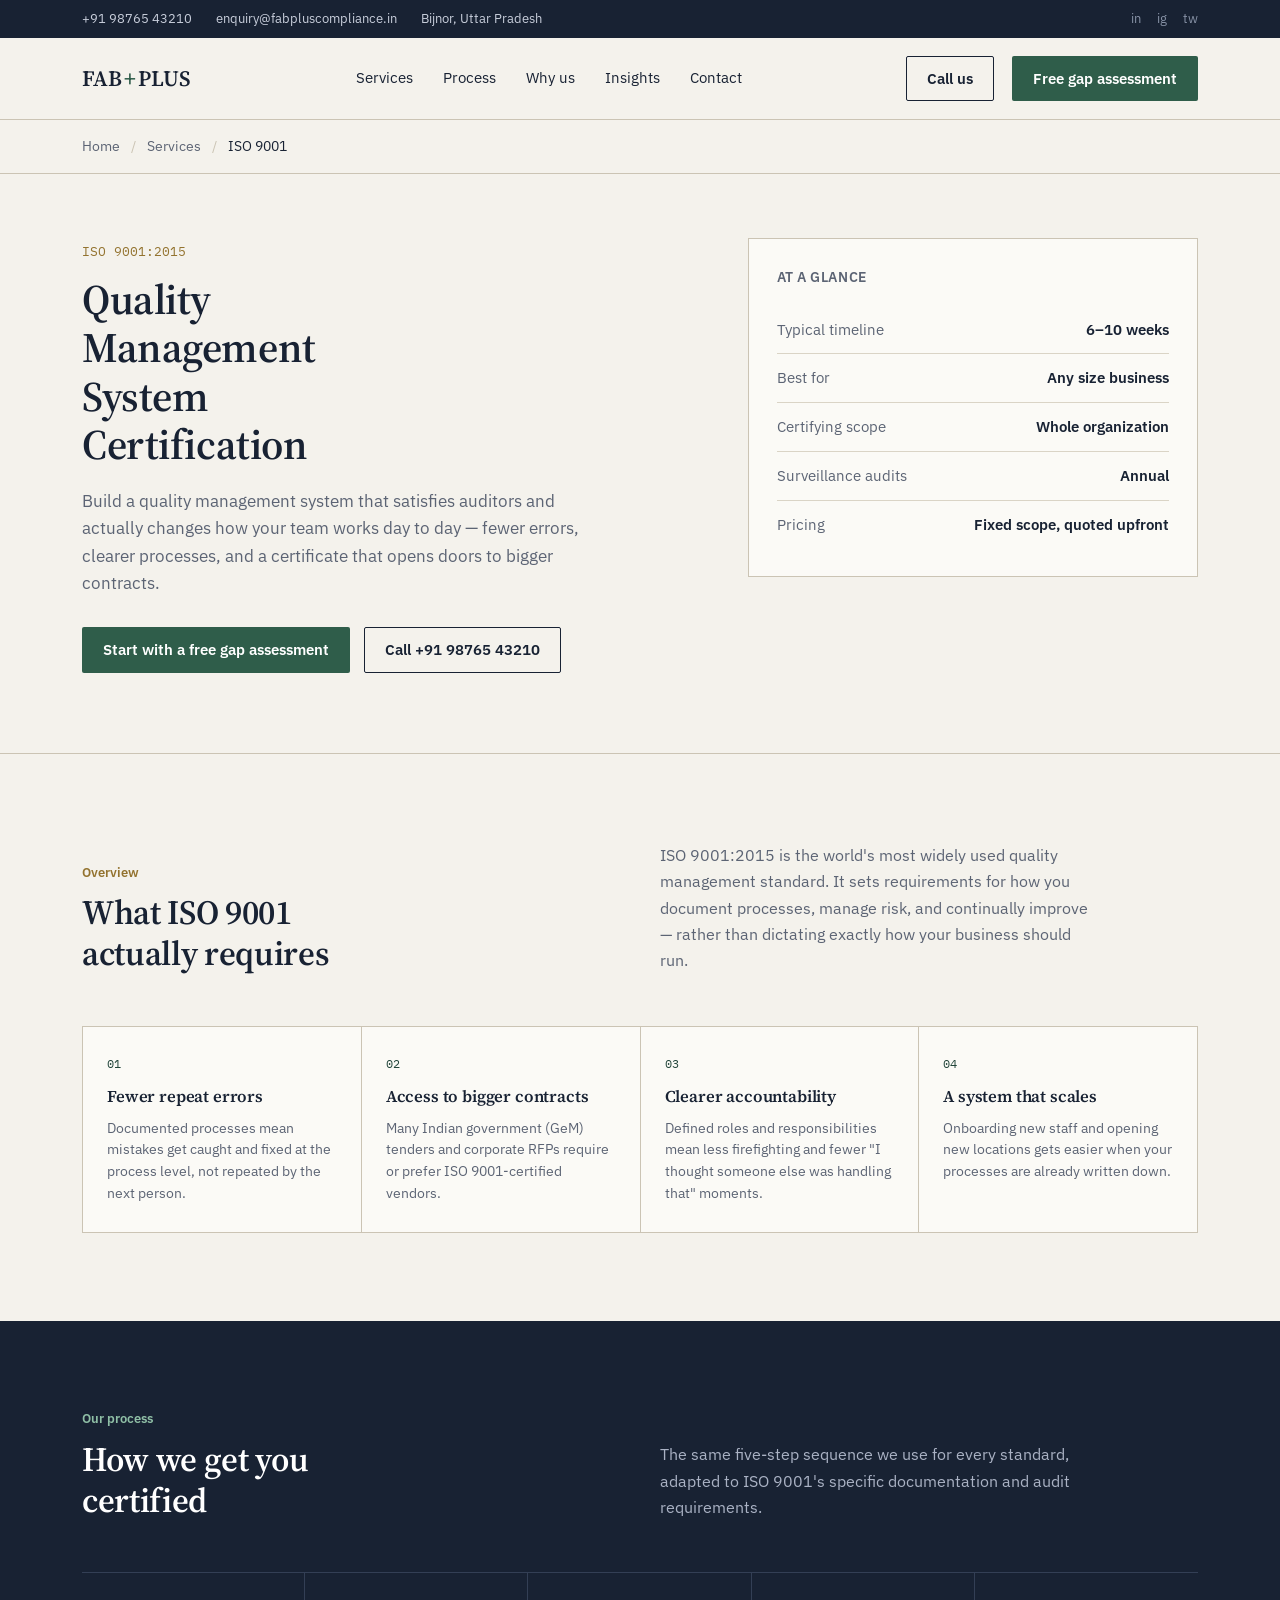
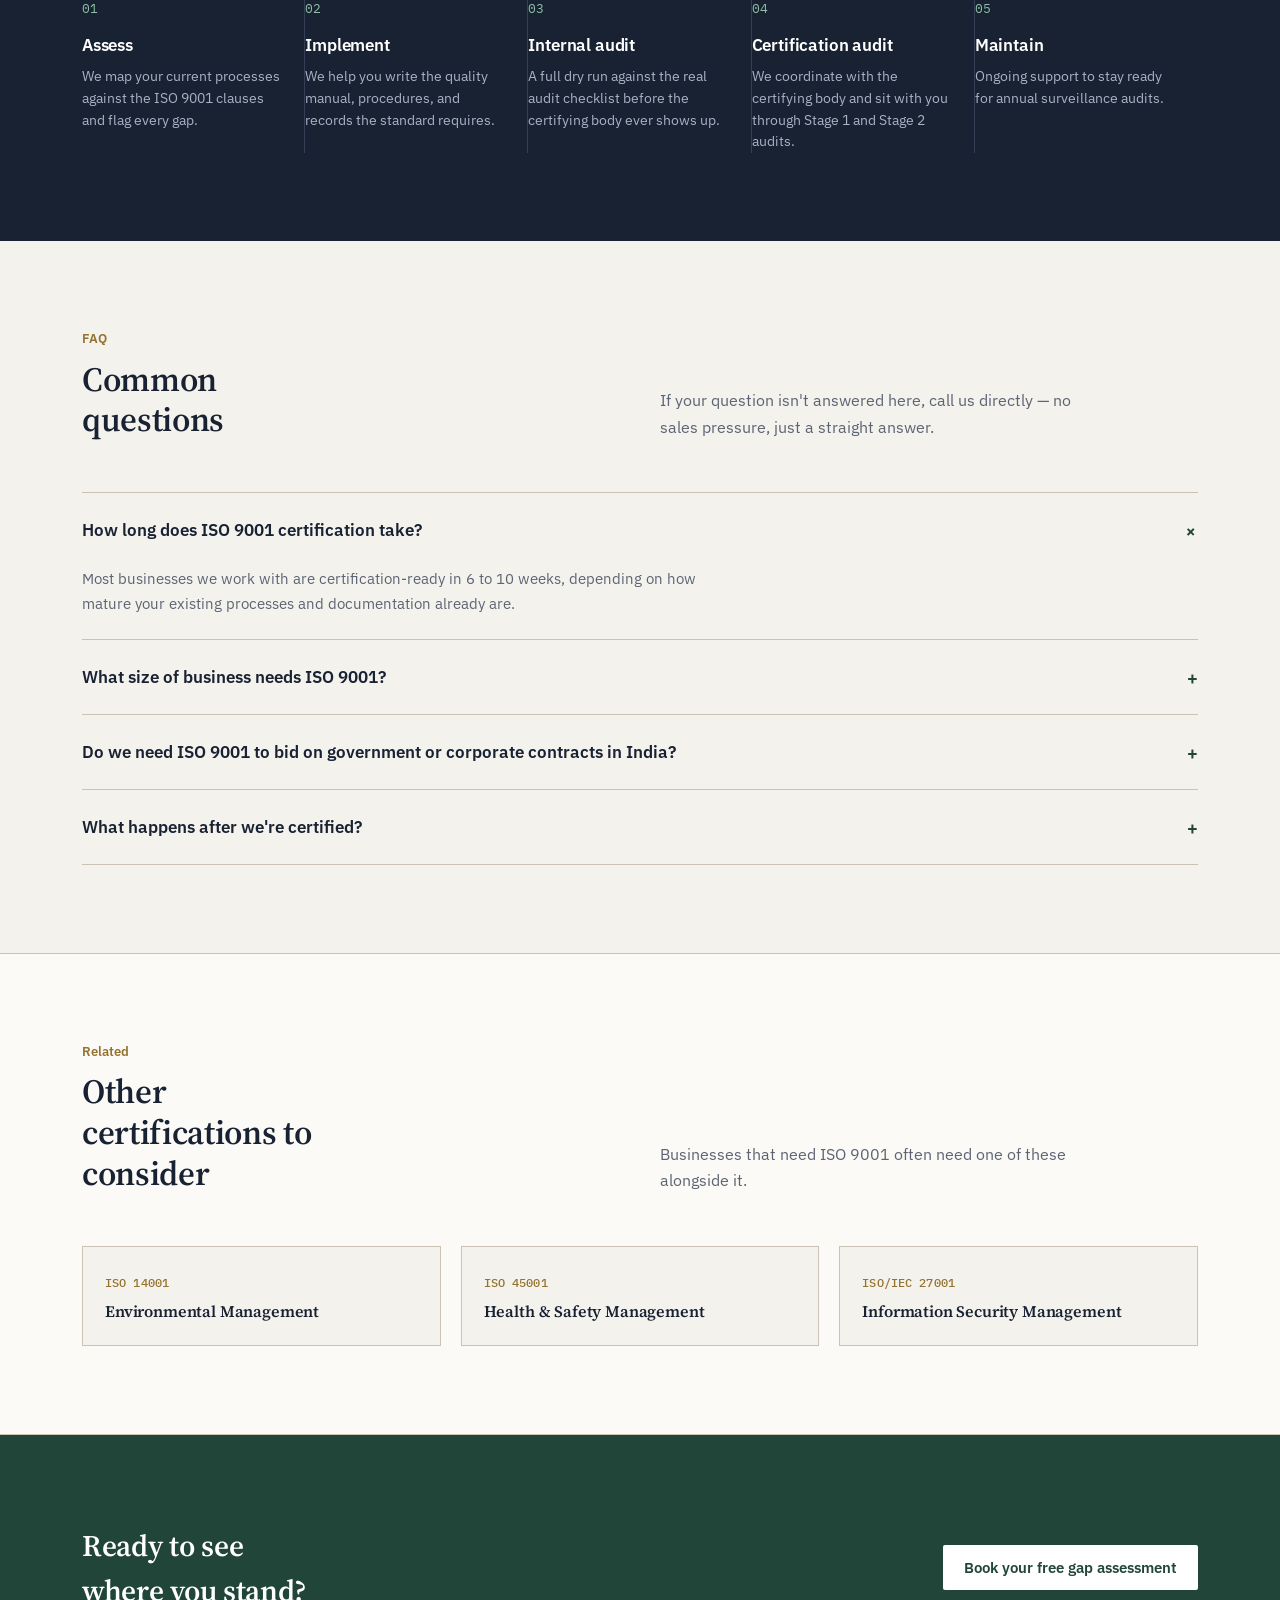
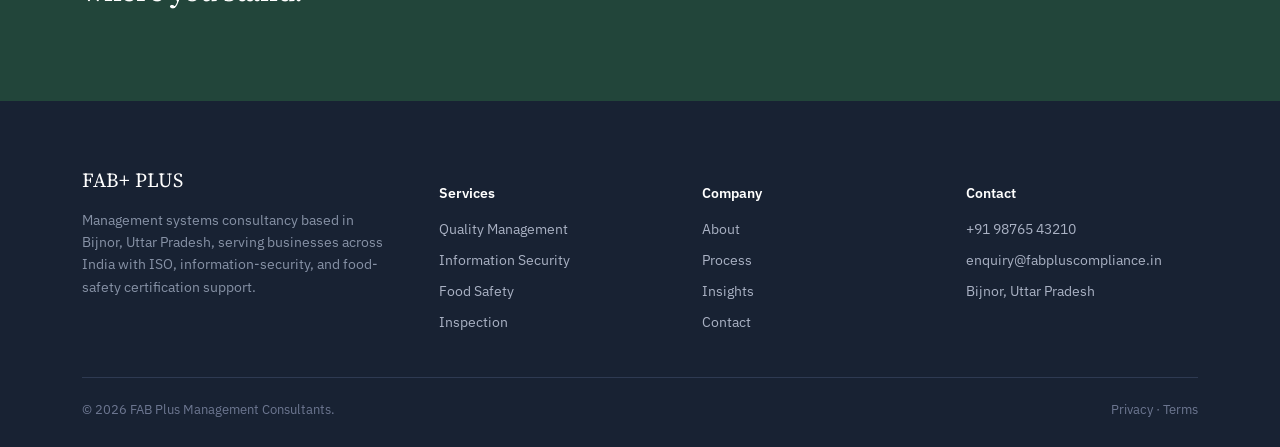
==== commit 1d0d81ee: "Add files via upload" ====
--- a/services/iso-9001.html
+++ b/services/iso-9001.html
@@ -55,7 +55,7 @@
     <div class="utility-left">
       <a href="tel:+919876543210">+91 98765 43210</a>
       <a href="mailto:enquiry@fabpluscompliance.in">enquiry@fabpluscompliance.in</a>
-      <span>Mumbai, India</span>
+      <span>Bijnor, Uttar Pradesh</span>
     </div>
     <div class="utility-right">
       <a href="#" aria-label="LinkedIn">in</a>
@@ -304,7 +304,7 @@
     <div class="foot-grid">
       <div>
         <div class="foot-brand">FAB+ PLUS</div>
-        <p class="foot-desc">Management systems consultancy in Mumbai, helping Indian businesses reach and maintain ISO, information-security, and food-safety certification.</p>
+        <p class="foot-desc">Management systems consultancy based in Bijnor, Uttar Pradesh, serving businesses across India with ISO, information-security, and food-safety certification support.</p>
       </div>
       <div>
         <h4>Services</h4>
@@ -329,7 +329,7 @@
         <ul>
           <li><a href="tel:+919876543210">+91 98765 43210</a></li>
           <li><a href="mailto:enquiry@fabpluscompliance.in">enquiry@fabpluscompliance.in</a></li>
-          <li>Mumbai, India</li>
+          <li>Bijnor, Uttar Pradesh</li>
         </ul>
       </div>
     </div>
--- a/assets/styles.css
+++ b/assets/styles.css
@@ -609,3 +609,43 @@
     .modal-card{padding:32px 22px 26px;border-radius:14px;}
     .modal-overlay{padding:16px;}
   }
+
+  /* ================= Article / blog post ================= */
+
+  .article-hero{padding:56px 0 48px;border-bottom:1px solid var(--rule);}
+  .article-hero .tag{font-family:var(--mono);font-size:12.5px;color:var(--brass);}
+  .article-hero h1{font-size:36px;line-height:1.2;margin-top:14px;max-width:22ch;}
+  .article-meta{margin-top:18px;font-size:13.5px;color:var(--text-muted);display:flex;gap:14px;flex-wrap:wrap;}
+
+  .article-body{padding:52px 0;}
+  .article-body .wrap{max-width:760px;}
+  .article-body h2{font-size:24px;margin-top:40px;margin-bottom:14px;}
+  .article-body h2:first-child{margin-top:0;}
+  .article-body p{font-size:17px;line-height:1.75;color:var(--ink-soft);margin-bottom:18px;max-width:68ch;}
+  .article-body ul{margin:0 0 18px;padding-left:20px;}
+  .article-body li{font-size:16.5px;line-height:1.7;color:var(--ink-soft);margin-bottom:8px;max-width:64ch;}
+  .article-body strong{color:var(--ink);}
+
+  .article-cta{
+    margin-top:36px;padding:26px;background:var(--paper-raised);border:1px solid var(--rule);
+    display:flex;justify-content:space-between;align-items:center;gap:20px;flex-wrap:wrap;
+  }
+  .article-cta p{margin:0;font-size:15px;color:var(--ink-soft);max-width:40ch;}
+
+  .index-list{border-top:1px solid var(--rule);}
+  .index-row{
+    display:grid;grid-template-columns:120px 1fr auto;gap:24px;
+    padding:26px 0;border-bottom:1px solid var(--rule);align-items:baseline;
+    text-decoration:none;color:var(--ink);
+  }
+  .index-row .tag{font-size:12.5px;color:var(--brass);font-family:var(--mono);}
+  .index-row h3{font-size:19px;font-weight:600;font-family:var(--serif);margin-bottom:6px;}
+  .index-row p{font-size:14.5px;color:var(--text-muted);max-width:60ch;}
+  .index-row .arrow{color:var(--green-deep);font-size:14px;}
+  .index-row:hover h3{text-decoration:underline;}
+
+  @media (max-width:600px){
+    .article-hero h1{font-size:28px;}
+    .index-row{grid-template-columns:1fr;gap:6px;}
+    .article-cta{flex-direction:column;align-items:flex-start;}
+  }
